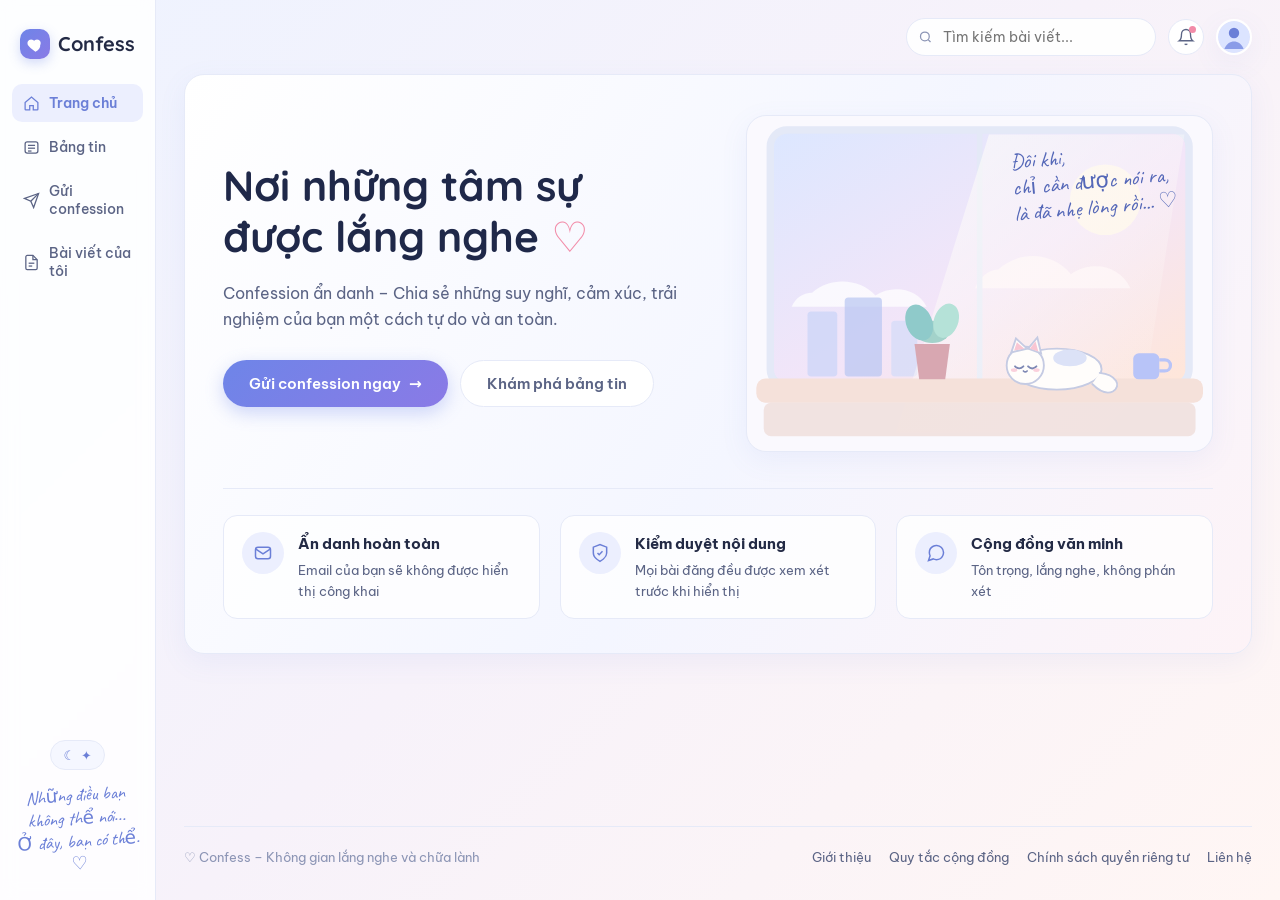
==== static/index.html @ 8fa6866b "Hoan thien he thong Confession an danh va trang quan tri" ====
<!DOCTYPE html>
<html lang="vi">
<head>
  <meta charset="UTF-8" />
  <meta name="viewport" content="width=device-width, initial-scale=1.0" />
  <title>Confess – Nơi những tâm sự được lắng nghe ♡</title>
  <!-- Google Fonts hỗ trợ đầy đủ tiếng Việt: Quicksand (Tiêu đề), Be Vietnam Pro (Nội dung), Caveat (Chữ viết tay) -->
  <link rel="preconnect" href="https://fonts.googleapis.com">
  <link rel="preconnect" href="https://fonts.gstatic.com" crossorigin>
  <link href="https://fonts.googleapis.com/css2?family=Be+Vietnam+Pro:ital,wght@0,400;0,500;0,600;0,700;1,400&family=Caveat:wght@600;700&family=Quicksand:wght@600;700&display=swap" rel="stylesheet">
  <!-- Đã sửa đường dẫn khớp với FastAPI /static -->
  <link rel="stylesheet" href="/static/style.css" />
</head>
<body>
  <div class="app-shell">
    <!-- ==================== SIDEBAR ĐIỀU HƯỚNG TRÁI ==================== -->
    <aside class="sidebar" id="sidebar" aria-label="Điều hướng chính">
      <div class="sidebar-top">
        <a href="#home" class="brand-logo" data-nav="home">
          <span class="brand-icon" aria-hidden="true">
            <svg viewBox="0 0 24 24" fill="none" stroke="currentColor" stroke-width="2.2">
              <path d="M12 21s-6.7-4.35-9.33-8.22C.8 10.02 2.13 6 5.86 6c2.12 0 3.41 1.21 4.14 2.24C10.73 7.21 12.02 6 14.14 6c3.73 0 5.06 4.02 3.19 6.78C18.7 16.65 12 21 12 21z" fill="currentColor"/>
            </svg>
          </span>
          <span class="brand-text">Confess</span>
        </a>

        <nav class="sidebar-nav">
          <button type="button" class="nav-item active" data-nav="home">
            <svg class="nav-icon" viewBox="0 0 24 24" fill="none" stroke="currentColor" stroke-width="1.8">
              <path d="M3 10.5L12 3l9 7.5V20a1 1 0 0 1-1 1h-5.5v-6h-5v6H4a1 1 0 0 1-1-1v-9.5z"/>
            </svg>
            <span>Trang chủ</span>
          </button>

          <button type="button" class="nav-item" data-nav="feed">
            <svg class="nav-icon" viewBox="0 0 24 24" fill="none" stroke="currentColor" stroke-width="1.8">
              <rect x="3" y="4" width="18" height="16" rx="3"/>
              <line x1="7" y1="9" x2="17" y2="9"/>
              <line x1="7" y1="13" x2="17" y2="13"/>
              <line x1="7" y1="17" x2="12" y2="17"/>
            </svg>
            <span>Bảng tin</span>
          </button>

          <button type="button" class="nav-item" data-nav="submit">
            <svg class="nav-icon" viewBox="0 0 24 24" fill="none" stroke="currentColor" stroke-width="1.8">
              <path d="M22 2L11 13"/>
              <path d="M22 2L15 22l-4-9-9-4 20-7z"/>
            </svg>
            <span>Gửi confession</span>
          </button>

          <button type="button" class="nav-item" data-nav="my-posts">
            <svg class="nav-icon" viewBox="0 0 24 24" fill="none" stroke="currentColor" stroke-width="1.8">
              <path d="M14 2H6a2 2 0 0 0-2 2v16a2 2 0 0 0 2 2h12a2 2 0 0 0 2-2V8z"/>
              <polyline points="14 2 14 8 20 8"/>
              <line x1="8" y1="13" x2="16" y2="13"/>
              <line x1="8" y1="17" x2="13" y2="17"/>
            </svg>
            <span>Bài viết của tôi</span>
          </button>
        </nav>
      </div>

      <div class="sidebar-bottom">
        <div class="cozy-badge" title="Chế độ dịu mắt Pastel">
          <span>☾</span>
          <span>✦</span>
        </div>
        <p class="sidebar-handwritten" id="sidebar-quote">
          Những điều bạn<br/>không thể nói...<br/>Ở đây, bạn có thể. ♡
        </p>
      </div>
    </aside>

    <!-- ==================== KHU VỰC NỘI DUNG CHÍNH ==================== -->
    <div class="main-wrapper">
      <!-- HEADER DÙNG CHUNG -->
      <header class="topbar">
        <button type="button" class="mobile-menu-btn" id="mobile-menu-btn" aria-label="Mở menu">
          <svg viewBox="0 0 24 24" fill="none" stroke="currentColor" stroke-width="2">
            <line x1="3" y1="6" x2="21" y2="6"/>
            <line x1="3" y1="12" x2="21" y2="12"/>
            <line x1="3" y1="18" x2="21" y2="18"/>
          </svg>
        </button>

        <div class="topbar-right">
          <form class="global-search" id="global-search-form" role="search">
            <svg class="search-icon" viewBox="0 0 24 24" fill="none" stroke="currentColor" stroke-width="2">
              <circle cx="11" cy="11" r="7"/>
              <line x1="20" y1="20" x2="16.2" y2="16.2"/>
            </svg>
            <input
              type="search"
              id="global-search-input"
              placeholder="Tìm kiếm bài viết..."
              aria-label="Tìm kiếm bài viết"
            />
          </form>

          <button type="button" class="icon-btn notification-btn" id="notification-btn" aria-label="Thông báo">
            <svg viewBox="0 0 24 24" fill="none" stroke="currentColor" stroke-width="1.8">
              <path d="M18 8A6 6 0 0 0 6 8c0 7-3 9-3 9h18s-3-2-3-9"/>
              <path d="M13.73 21a2 2 0 0 1-3.46 0"/>
            </svg>
            <span class="notif-dot" id="notif-dot"></span>
          </button>

          <button type="button" class="avatar-btn" id="user-avatar-btn" title="Người dùng ẩn danh">
            <svg viewBox="0 0 40 40" class="default-avatar-svg" aria-hidden="true">
              <circle cx="20" cy="20" r="20" fill="#DCE4FF"/>
              <circle cx="20" cy="15" r="6.5" fill="#6B7FD7"/>
              <path d="M8 35c2.2-6.5 7.2-9.5 12-9.5s9.8 3 12 9.5" fill="#8A9CE8"/>
            </svg>
          </button>
        </div>
      </header>

      <!-- THÔNG BÁO TOAST DÙNG CHUNG -->
      <div id="toast-container" class="toast-container" aria-live="polite"></div>

      <!-- ==================== MÀN HÌNH 1: TRANG CHỦ ==================== -->
      <main id="view-home" class="view-section active">
        <section class="hero-card">
          <div class="hero-grid">
            <div class="hero-content">
              <h1 class="hero-title">
                Nơi những tâm sự<br/>
                được lắng nghe <span class="heart-accent" aria-hidden="true">♡</span>
              </h1>
              <p class="hero-subtitle">
                Confession ẩn danh – Chia sẻ những suy nghĩ, cảm xúc, trải nghiệm của bạn một cách tự do và an toàn.
              </p>
              <div class="hero-actions">
                <button type="button" class="btn btn-primary btn-lg" data-nav="submit">
                  <span>Gửi confession ngay</span>
                  <span class="btn-arrow">→</span>
                </button>
                <button type="button" class="btn btn-ghost btn-lg" data-nav="feed">
                  Khám phá bảng tin
                </button>
              </div>
            </div>

            <div class="hero-illustration-wrap">
              <div class="window-scene">
                <p class="window-handwritten">
                  Đôi khi,<br/>chỉ cần được nói ra,<br/>là đã nhẹ lòng rồi... ♡
                </p>
                <svg viewBox="0 0 500 360" class="pastel-window-svg" role="img" aria-label="Minh họa chú mèo nằm bên cửa sổ ngập nắng chiều">
                  <defs>
                    <linearGradient id="skyGrad" x1="0%" y1="0%" x2="100%" y2="100%">
                      <stop offset="0%" stop-color="#DCE7FF"/>
                      <stop offset="55%" stop-color="#F3E5F8"/>
                      <stop offset="100%" stop-color="#FFE6D8"/>
                    </linearGradient>
                    <linearGradient id="sunRay" x1="0%" y1="0%" x2="100%" y2="100%">
                      <stop offset="0%" stop-color="#FFFDF9" stop-opacity="0.7"/>
                      <stop offset="100%" stop-color="#FFFDF9" stop-opacity="0"/>
                    </linearGradient>
                  </defs>
                  <rect x="25" y="15" width="450" height="275" rx="18" fill="url(#skyGrad)"/>
                  <circle cx="385" cy="90" r="38" fill="#FFF7E8" opacity="0.85"/>
                  <path d="M70 190c20-18 52-15 68 3 18-12 45-8 55 12h-145c4-9 12-15 22-15z" fill="#FFFFFF" opacity="0.75"/>
                  <path d="M270 165c24-22 60-18 78 5 22-15 52-10 64 15H245c5-11 14-20 25-20z" fill="#FFF5F8" opacity="0.8"/>
                  <rect x="65" y="210" width="32" height="70" rx="4" fill="#C9D4F8" opacity="0.7"/>
                  <rect x="105" y="195" width="40" height="85" rx="4" fill="#B8C6F2" opacity="0.7"/>
                  <rect x="155" y="220" width="28" height="60" rx="4" fill="#D5DCF9" opacity="0.75"/>
                  <rect x="25" y="15" width="450" height="275" rx="18" fill="none" stroke="#E4E9F7" stroke-width="8"/>
                  <line x1="250" y1="15" x2="250" y2="290" stroke="#E4E9F7" stroke-width="6"/>
                  <polygon points="260,20 470,20 420,340 160,340" fill="url(#sunRay)"/>
                  <rect x="10" y="282" width="480" height="26" rx="10" fill="#F5E1DA"/>
                  <rect x="18" y="308" width="464" height="36" rx="8" fill="#EBD2CB" opacity="0.55"/>
                  <path d="M180 245h38l-5 38h-28z" fill="#D8A7B1"/>
                  <ellipse cx="199" cy="232" rx="18" ry="12" fill="#A3D2CA"/>
                  <ellipse cx="185" cy="222" rx="14" ry="20" transform="rotate(-22 185 222)" fill="#8FCACA"/>
                  <ellipse cx="214" cy="220" rx="13" ry="19" transform="rotate(20 214 220)" fill="#B5E2D8"/>
                  <rect x="415" y="255" width="28" height="28" rx="6" fill="#B8C4F8"/>
                  <path d="M443 262h6a5 5 0 0 1 0 12h-6" fill="none" stroke="#B8C4F8" stroke-width="3.5"/>
                  <g transform="translate(275, 238)">
                    <ellipse cx="58" cy="34" rx="48" ry="22" fill="#FFFDFB" stroke="#C5CBE3" stroke-width="2"/>
                    <ellipse cx="72" cy="22" rx="18" ry="9" fill="#DCE2F7"/>
                    <circle cx="24" cy="30" r="20" fill="#FFFDFB" stroke="#C5CBE3" stroke-width="2"/>
                    <polygon points="9,16 14,1 26,12" fill="#FFFDFB" stroke="#C5CBE3" stroke-width="2"/>
                    <polygon points="12,14 15,5 23,12" fill="#F9C6D3"/>
                    <polygon points="27,12 37,0 41,17" fill="#FFFDFB" stroke="#C5CBE3" stroke-width="2"/>
                    <polygon points="29,12 35,4 38,15" fill="#F9C6D3"/>
                    <path d="M13 31c3 3 6 3 9 0" fill="none" stroke="#7E88B4" stroke-width="2" stroke-linecap="round"/>
                    <path d="M27 31c3 3 6 3 9 0" fill="none" stroke="#7E88B4" stroke-width="2" stroke-linecap="round"/>
                    <ellipse cx="12" cy="35" rx="3.5" ry="2" fill="#FAD0DC"/>
                    <ellipse cx="36" cy="35" rx="3.5" ry="2" fill="#FAD0DC"/>
                    <path d="M22 36q2 2 4 0" fill="none" stroke="#7E88B4" stroke-width="1.8" stroke-linecap="round"/>
                    <path d="M104 38c18 2 24 14 14 20-8 4-16-2-22-8" fill="#FFFDFB" stroke="#C5CBE3" stroke-width="2" stroke-linecap="round"/>
                  </g>
                </svg>
              </div>
            </div>
          </div>

          <div class="hero-features">
            <article class="feature-card">
              <div class="feature-icon">
                <svg viewBox="0 0 24 24" fill="none" stroke="currentColor" stroke-width="1.8">
                  <rect x="3" y="5" width="18" height="14" rx="3"/>
                  <polyline points="3 7 12 13 21 7"/>
                </svg>
              </div>
              <div class="feature-info">
                <h3>Ẩn danh hoàn toàn</h3>
                <p>Email của bạn sẽ không được hiển thị công khai</p>
              </div>
            </article>

            <article class="feature-card">
              <div class="feature-icon">
                <svg viewBox="0 0 24 24" fill="none" stroke="currentColor" stroke-width="1.8">
                  <path d="M12 22s8-4 8-10V5l-8-3-8 3v7c0 6 8 10 8 10z"/>
                  <polyline points="9 12 11 14 15 10"/>
                </svg>
              </div>
              <div class="feature-info">
                <h3>Kiểm duyệt nội dung</h3>
                <p>Mọi bài đăng đều được xem xét trước khi hiển thị</p>
              </div>
            </article>

            <article class="feature-card">
              <div class="feature-icon">
                <svg viewBox="0 0 24 24" fill="none" stroke="currentColor" stroke-width="1.8">
                  <path d="M21 11.5a8.38 8.38 0 0 1-.9 3.8 8.5 8.5 0 0 1-7.6 4.7 8.38 8.38 0 0 1-3.8-.9L3 21l1.9-5.7a8.38 8.38 0 0 1-.9-3.8 8.5 8.5 0 0 1 4.7-7.6 8.38 8.38 0 0 1 3.8-.9h.5a8.48 8.48 0 0 1 8 8v.5z"/>
                </svg>
              </div>
              <div class="feature-info">
                <h3>Cộng đồng văn minh</h3>
                <p>Tôn trọng, lắng nghe, không phán xét</p>
              </div>
            </article>
          </div>
        </section>
      </main>

      <!-- ==================== MÀN HÌNH 2: BẢNG TIN CONFESSION ==================== -->
      <main id="view-feed" class="view-section">
        <div class="feed-layout">
          <section class="feed-main">
            <div class="section-header-row">
              <div>
                <h1 class="page-title">Bảng tin confession</h1>
                <p class="page-subtitle">
                  Những tâm sự đã được duyệt và công khai. Bạn có thể thả cảm xúc, bình luận để chia sẻ và lan tỏa sự đồng cảm.
                </p>
              </div>
              <div class="sort-wrapper">
                <label for="feed-sort-select" class="sr-only">Sắp xếp theo</label>
                <select id="feed-sort-select" class="pastel-select">
                  <option value="newest">Mới nhất</option>
                  <option value="popular">Nổi bật</option>
                </select>
              </div>
            </div>

            <div class="category-pills" id="category-pills" role="tablist" aria-label="Bộ lọc danh mục">
              <button type="button" class="pill-btn active" data-category="all">Tất cả</button>
              <button type="button" class="pill-btn" data-category="Tình yêu">Tình yêu</button>
              <button type="button" class="pill-btn" data-category="Học tập">Học tập</button>
              <button type="button" class="pill-btn" data-category="Cuộc sống">Cuộc sống</button>
              <button type="button" class="pill-btn" data-category="Tâm sự">Tâm sự</button>
              <button type="button" class="pill-btn" data-category="Khác">Khác</button>
            </div>

            <div id="feed-loading" class="state-box hidden">
              <div class="spinner"></div>
              <p>Đang tải những lời tâm sự...</p>
            </div>

            <div id="confession-list" class="confession-list"></div>

            <div id="feed-empty" class="state-box hidden">
              <p class="empty-title">Chưa có bài viết nào phù hợp ♡</p>
              <p class="empty-desc">Hãy là người đầu tiên chia sẻ câu chuyện của bạn trong danh mục này nhé.</p>
              <button type="button" class="btn btn-primary" data-nav="submit">Gửi confession ngay →</button>
            </div>
          </section>

          <aside class="feed-sidebar">
            <div class="positivity-card">
              <p class="positivity-handwritten">
                Mỗi câu chuyện<br/>đều có giá trị<br/>riêng của nó ! ♡
              </p>
              <div class="positivity-flowers" aria-hidden="true">✿ ❀ ❁</div>
            </div>

            <div class="side-card">
              <h2 class="side-card-title">Danh mục nổi bật</h2>
              <ul class="category-stats-list" id="sidebar-category-stats"></ul>
            </div>

            <div class="side-card">
              <h2 class="side-card-title">Bài viết gần đây</h2>
              <div class="mini-post-list" id="sidebar-recent-posts"></div>
            </aside>
        </div>
      </main>

      <!-- ==================== MÀN HÌNH 3: GỬI CONFESSION (3 BƯỚC) ==================== -->
      <main id="view-submit" class="view-section">
        <div class="submit-container">
          <header class="submit-header">
            <h1 class="page-title">Tạo confession mới</h1>
            <p class="page-subtitle">Hãy chia sẻ suy nghĩ của bạn. Chúng tôi sẽ giúp bạn giữ bí mật.</p>
          </header>

          <div class="stepper" aria-label="Quy trình gửi confession">
            <div class="step-item active" data-step-indicator="1">
              <span class="step-badge">1</span>
              <span class="step-label">Nhập Email</span>
            </div>
            <span class="step-arrow" aria-hidden="true">→</span>
            <div class="step-item" data-step-indicator="2">
              <span class="step-badge">2</span>
              <span class="step-label">Xác nhận mã</span>
            </div>
            <span class="step-arrow" aria-hidden="true">→</span>
            <div class="step-item" data-step-indicator="3">
              <span class="step-badge">3</span>
              <span class="step-label">Viết tâm sự</span>
            </div>
          </div>

          <!-- BƯỚC 1: NHẬP EMAIL -->
          <section id="step-1-panel" class="step-panel active">
            <div class="step-card">
              <div class="step-card-grid">
                <div class="step-form-col">
                  <div class="step-title-row">
                    <span class="step-icon-box">✉</span>
                    <div>
                      <h2>Nhập địa chỉ Email của bạn</h2>
                      <p class="step-desc">
                        Email chỉ dùng để xác nhận, không hiển thị công khai (hệ thống chỉ lưu mã băm, tuyệt đối không tiết lộ).
                      </p>
                    </div>
                  </div>

                  <form id="email-step-form" novalidate>
                    <div class="form-group">
                      <label for="verify-email-input" class="sr-only">Địa chỉ Email</label>
                      <input
                        type="email"
                        id="verify-email-input"
                        class="pastel-input"
                        placeholder="Nhập email của bạn (ví dụ: example@gmail.com)"
                        required
                        autocomplete="email"
                      />
                      <p id="email-error-msg" class="field-error hidden"></p>
                    </div>

                    <button type="submit" class="btn btn-primary" id="send-otp-btn">
                      Gửi mã xác nhận
                    </button>
                  </form>
                </div>

                <div class="privacy-guarantee-card">
                  <div class="privacy-title">
                    <span class="lock-badge" aria-hidden="true">🔒</span>
                    <strong>Bảo mật tuyệt đối</strong>
                  </div>
                  <p>
                    Email của bạn sẽ được mã hóa và không hiển thị công khai. Chỉ dùng để xác minh và liên hệ khi cần thiết.
                  </p>
                </div>
              </div>

              <div class="important-notes-box">
                <div class="notes-text">
                  <h3>Những lưu ý quan trọng</h3>
                  <ul>
                    <li>Mỗi email chỉ được gửi số lượng confession giới hạn theo quy định để chống spam.</li>
                    <li>Nội dung vi phạm quy định cộng đồng sẽ bị từ chối.</li>
                    <li>Vui lòng không chia sẻ thông tin cá nhân nhạy cảm của bạn hoặc người khác.</li>
                  </ul>
                </div>
                <div class="notes-handwritten">
                  ♡<br/>Cảm ơn bạn<br/>đã tin tưởng!
                </div>
              </div>
            </div>
          </section>

          <!-- BƯỚC 2: XÁC NHẬN MÃ OTP -->
          <section id="step-2-panel" class="step-panel hidden">
            <div class="step-card">
              <div class="step-title-row spread">
                <div class="step-title-left">
                  <span class="step-icon-box">✉</span>
                  <div>
                    <h2>Nhập mã xác nhận</h2>
                    <p class="step-desc">
                      Mã xác nhận đã được gửi đến email của bạn.<br/>
                      Vui lòng kiểm tra hộp thư (có thể vào mục Spam).
                    </p>
                  </div>
                </div>
                <span class="paper-plane-doodle" aria-hidden="true">✈</span>
              </div>

              <form id="otp-step-form" novalidate>
                <div class="otp-inputs-row" id="otp-inputs-container" role="group" aria-label="Mã xác nhận 6 chữ số">
                  <input type="text" inputmode="numeric" maxlength="1" class="otp-box" data-otp-index="0" aria-label="Chữ số 1" />
                  <input type="text" inputmode="numeric" maxlength="1" class="otp-box" data-otp-index="1" aria-label="Chữ số 2" />
                  <input type="text" inputmode="numeric" maxlength="1" class="otp-box" data-otp-index="2" aria-label="Chữ số 3" />
                  <input type="text" inputmode="numeric" maxlength="1" class="otp-box" data-otp-index="3" aria-label="Chữ số 4" />
                  <input type="text" inputmode="numeric" maxlength="1" class="otp-box" data-otp-index="4" aria-label="Chữ số 5" />
                  <input type="text" inputmode="numeric" maxlength="1" class="otp-box" data-otp-index="5" aria-label="Chữ số 6" />
                </div>
                <p id="otp-error-msg" class="field-error hidden"></p>

                <div class="otp-meta-row">
                  <button type="button" class="link-btn" id="resend-otp-btn" disabled>
                    Gửi lại mã (<span id="otp-timer">60</span>s)
                  </button>
                </div>

                <div class="step-actions-row">
                  <button type="button" class="btn btn-ghost" id="back-to-step-1-btn">
                    ← Quay lại
                  </button>
                  <button type="submit" class="btn btn-primary" id="verify-otp-btn">
                    Xác nhận và tiếp tục →
                  </button>
                </div>
              </form>
            </div>

            <div class="moderation-notice-banner">
              <span class="notice-icon">ℹ</span>
              <p>Bài viết của bạn sẽ được kiểm duyệt trước khi hiển thị. Vui lòng kiên nhẫn chờ đợi nhé! ♡</p>
            </div>
          </section>

          <!-- BƯỚC 3: VIẾT TÂM SỰ -->
          <section id="step-3-panel" class="step-panel hidden">
            <div class="step-card">
              <div class="step-title-row spread">
                <div>
                  <h2 id="compose-form-heading">Viết tâm sự của bạn</h2>
                  <p class="step-desc">Bạn có thể lưu bản nháp bất cứ lúc nào trước khi chính thức gửi duyệt.</p>
                </div>
                <span class="draft-status-badge" id="draft-status-badge">Đã sẵn sàng lưu nháp</span>
              </div>

              <form id="confession-compose-form" novalidate>
                <input type="hidden" id="editing-confession-id" value="" />

                <div class="form-row-two">
                  <div class="form-group">
                    <label for="confession-category" class="form-label">Danh mục tâm sự</label>
                    <select id="confession-category" class="pastel-input" required>
                      <option value="Tâm sự">Tâm sự</option>
                      <option value="Tình yêu">Tình yêu</option>
                      <option value="Học tập">Học tập</option>
                      <option value="Cuộc sống">Cuộc sống</option>
                      <option value="Khác">Khác</option>
                    </select>
                  </div>

                  <div class="form-group">
                    <label for="confession-title" class="form-label">Tiêu đề confession</label>
                    <input
                      type="text"
                      id="confession-title"
                      class="pastel-input"
                      placeholder="Ví dụ: Mình thật sự rất mệt..."
                      maxlength="120"
                      required
                    />
                  </div>
                </div>

                <div class="form-group">
                  <div class="label-with-counter">
                    <label for="confession-content" class="form-label">Nội dung tâm sự (20 – 3000 ký tự)</label>
                    <span id="char-counter" class="char-counter">0 / 3000 ký tự</span>
                  </div>
                  <textarea
                    id="confession-content"
                    class="pastel-textarea"
                    rows="8"
                    minlength="20"
                    maxlength="3000"
                    placeholder="Hãy viết ra những điều đang chất chứa trong lòng bạn..."
                    required
                  ></textarea>
                  <p id="compose-error-msg" class="field-error hidden"></p>
                </div>

                <div class="community-policy-box">
                  <strong>Quy tắc cộng đồng & Chính sách kiểm duyệt:</strong>
                  <span>Bài viết không sử dụng ngôn từ kích động, xúc phạm hoặc tiết lộ thông tin định danh cá nhân. Sau khi gửi, bài viết sẽ ở trạng thái <em>“Đang chờ duyệt”</em> cho đến khi quản trị viên phê duyệt.</span>
                </div>

                <div class="compose-actions-bar">
                  <button type="button" class="btn btn-secondary" id="save-draft-btn">
                    Lưu bản nháp
                  </button>
                  <div class="compose-actions-right">
                    <button type="button" class="btn btn-ghost" id="preview-confession-btn">
                      Xem trước
                    </button>
                    <button type="submit" class="btn btn-primary" id="submit-confession-btn">
                      Gửi confession →
                    </button>
                  </div>
                </div>
              </form>

              <div id="post-submit-status-box" class="pending-status-card hidden">
                <div class="pending-badge">⏳ Trạng thái: Đang chờ duyệt</div>
                <h3>Cảm ơn bạn đã gửi lời tâm sự! ♡</h3>
                <p>
                  Bài viết của bạn đang được đội ngũ quản trị viên xem xét để đảm bảo an toàn cho cộng đồng và chưa xuất hiện công khai cho đến khi được duyệt. Bạn có thể theo dõi hoặc chỉnh sửa bài viết trong mục <strong>Bài viết của tôi</strong>.
                </p>
                <div class="pending-actions">
                  <button type="button" class="btn btn-secondary" data-nav="my-posts">Xem Bài viết của tôi</button>
                  <button type="button" class="btn btn-primary" data-nav="feed">Về Bảng tin</button>
                </div>
              </div>
            </div>
          </section>
        </div>
      </main>

      <!-- ==================== MÀN HÌNH 4: CHI TIẾT CONFESSION & BÌNH LUẬN ==================== -->
      <main id="view-detail" class="view-section">
        <div class="detail-top-nav">
          <button type="button" class="back-btn" id="detail-back-btn">
            ← Quay lại
          </button>
        </div>

        <div class="detail-layout">
          <div class="detail-main">
            <article class="detail-article-card" id="detail-article-card"></article>

            <section class="comments-card" aria-label="Bình luận">
              <h2 class="comments-heading">Bình luận</h2>

              <form id="comment-form" class="comment-form">
                <input
                  type="text"
                  id="comment-input"
                  class="pastel-input"
                  placeholder="Viết bình luận chia sẻ sự đồng cảm..."
                  maxlength="800"
                  required
                />
                <button type="submit" class="btn btn-primary">♡ Gửi</button>
              </form>

              <div id="comments-list" class="comments-list"></div>
            </section>
          </div>

          <aside class="detail-sidebar">
            <div class="side-card">
              <div id="detail-status-banner" class="status-pill approved">
                ✓ Bài viết này đã được duyệt và công khai.
              </div>

              <div id="owner-actions-group" class="owner-actions-group hidden">
                <button type="button" class="owner-action-btn" id="detail-edit-btn">
                  ✎ Sửa bài
                </button>
                <button type="button" class="owner-action-btn danger" id="detail-delete-btn">
                  🗑 Xoá bài
                </button>
              </div>

              <div class="share-box">
                <h3 class="side-subtitle">Chia sẻ</h3>
                <div class="share-buttons">
                  <button type="button" class="share-circle-btn" id="copy-link-btn" title="Sao chép liên kết">🔗</button>
                  <button type="button" class="share-circle-btn" data-share="facebook" title="Chia sẻ Facebook">f</button>
                  <button type="button" class="share-circle-btn" data-share="twitter" title="Chia sẻ X">𝕏</button>
                </div>
              </div>
            </div>

            <div class="side-card">
              <h3 class="side-card-title">Có thể bạn sẽ thích</h3>
              <div id="related-confessions-list" class="mini-post-list"></div>
            </div>
          </aside>
        </div>
      </main>

      <!-- ==================== MÀN HÌNH PHỤ: BÀI VIẾT CỦA TÔI & BẢN NHÁP ==================== -->
      <main id="view-my-posts" class="view-section">
        <div class="section-header-row">
          <div>
            <h1 class="page-title">Bài viết của tôi</h1>
            <p class="page-subtitle">Quản lý bản nháp trên thiết bị, bài viết đang chờ duyệt và các tâm sự bạn đã gửi.</p>
          </div>
          <button type="button" class="btn btn-primary" data-nav="submit">+ Tạo confession mới</button>
        </div>

        <div id="my-posts-list" class="confession-list"></div>
      </main>

      <!-- FOOTER DÙNG CHUNG -->
      <footer class="site-footer">
        <div class="footer-brand">♡ Confess – Không gian lắng nghe và chữa lành</div>
        <nav class="footer-links" aria-label="Liên kết chân trang">
          <a href="#about" data-footer-modal="about">Giới thiệu</a>
          <a href="#rules" data-footer-modal="rules">Quy tắc cộng đồng</a>
          <a href="#privacy" data-footer-modal="privacy">Chính sách quyền riêng tư</a>
          <a href="#contact" data-footer-modal="contact">Liên hệ</a>
        </nav>
      </footer>
    </div>
  </div>

  <!-- MODAL XEM TRƯỚC BÀI VIẾT -->
  <div id="preview-modal" class="modal-backdrop hidden" role="dialog" aria-modal="true" aria-labelledby="preview-modal-title">
    <div class="modal-card">
      <div class="modal-header">
        <h3 id="preview-modal-title">Xem trước Confession</h3>
        <button type="button" class="close-modal-btn" id="close-preview-modal">✕</button>
      </div>
      <div id="preview-modal-body" class="modal-body"></div>
    </div>
  </div>

  <!-- Đã sửa đường dẫn khớp với FastAPI /static -->
  <script src="/static/app.js"></script>
</body>
</html>
---- static/style.css ----
/* ==========================================================================
   CONFESS - SOFT PASTEL UI DESIGN SYSTEM (FULL VERSION)
   ========================================================================== */
:root {
  --bg-cream: #FAF8FC;
  --bg-gradient: linear-gradient(135deg, #EEF3FF 0%, #F7F2FA 50%, #FFF6F4 100%);
  --surface-white: #FFFFFF;
  --surface-soft: #F5F7FF;
  --surface-lavender: #ECEFFE;
  --surface-pink: #FFF0F5;

  --primary-color: #6B7FD7;
  --primary-pastel: #6B7FD7;
  --primary-hover: #586CC5;
  --primary-gradient: linear-gradient(135deg, #6E85E8 0%, #8A7AE6 100%);

  --text-main: #232A45;
  --text-secondary: #5B6485;
  --text-muted: #8C95B5;
  --accent-pink: #F28BA8;
  --status-green-bg: #EBF9F1;
  --status-green-text: #2D8A56;
  --status-amber-bg: #FFF6E5;
  --status-amber-text: #B7791F;
  --danger-text: #E05A6D;

  --border-pastel: #E6EAF8;
  --shadow-soft: 0 8px 28px rgba(107, 127, 215, 0.08);
  --shadow-hover: 0 12px 32px rgba(107, 127, 215, 0.14);

  --radius-sm: 10px;
  --radius-md: 14px;
  --radius-lg: 20px;
  --radius-pill: 999px;

  --sidebar-width: 156px;
  --font-heading: 'Quicksand', 'Be Vietnam Pro', sans-serif;
  --font-body: 'Be Vietnam Pro', system-ui, -apple-system, sans-serif;
  --font-handwritten: 'Caveat', cursive;
}

* {
  box-sizing: border-box;
  margin: 0;
  padding: 0;
}

body {
  font-family: var(--font-body);
  background: var(--bg-gradient);
  color: var(--text-main);
  min-height: 100vh;
  line-height: 1.6;
  -webkit-font-smoothing: antialiased;
}

.sr-only {
  position: absolute;
  width: 1px;
  height: 1px;
  overflow: hidden;
  clip: rect(0, 0, 0, 0);
}

.hidden {
  display: none !important;
}

/* ==================== BỐ CỤC TỔNG THỂ ==================== */
.app-shell {
  display: flex;
  min-height: 100vh;
  max-width: 1440px;
  margin: 0 auto;
}

/* ==================== SIDEBAR TRÁI (156px) ==================== */
.sidebar {
  width: var(--sidebar-width);
  flex-shrink: 0;
  background: rgba(255, 255, 255, 0.86);
  backdrop-filter: blur(8px);
  border-right: 1px solid var(--border-pastel);
  padding: 24px 12px;
  display: flex;
  flex-direction: column;
  justify-content: space-between;
  position: sticky;
  top: 0;
  height: 100vh;
  z-index: 30;
}

.brand-logo {
  display: flex;
  align-items: center;
  gap: 8px;
  text-decoration: none;
  padding: 4px 8px 24px;
}

.brand-icon {
  width: 30px;
  height: 30px;
  border-radius: 10px;
  background: var(--primary-gradient);
  color: #FFFFFF;
  display: inline-flex;
  align-items: center;
  justify-content: center;
  box-shadow: 0 4px 12px rgba(110, 133, 232, 0.3);
}

.brand-icon svg {
  width: 17px;
  height: 17px;
}

.brand-text {
  font-family: var(--font-heading);
  font-size: 1.25rem;
  font-weight: 700;
  color: var(--text-main);
}

.sidebar-nav {
  display: flex;
  flex-direction: column;
  gap: 6px;
}

.nav-item {
  width: 100%;
  border: none;
  background: transparent;
  color: var(--text-secondary);
  font-family: var(--font-body);
  font-size: 0.86rem;
  font-weight: 500;
  padding: 10px 11px;
  border-radius: var(--radius-sm);
  display: flex;
  align-items: center;
  gap: 9px;
  cursor: pointer;
  transition: all 0.2s ease;
  text-align: left;
}

.nav-item:hover {
  background: var(--surface-soft);
  color: var(--primary-pastel);
}

.nav-item.active {
  background: var(--surface-lavender);
  color: var(--primary-pastel);
  font-weight: 600;
}

.nav-icon {
  width: 17px;
  height: 17px;
  flex-shrink: 0;
}

.sidebar-bottom {
  text-align: center;
  padding-top: 16px;
}

.cozy-badge {
  display: inline-flex;
  align-items: center;
  gap: 6px;
  background: var(--surface-soft);
  border: 1px solid var(--border-pastel);
  padding: 4px 12px;
  border-radius: var(--radius-pill);
  color: var(--primary-pastel);
  font-size: 0.8rem;
  margin-bottom: 14px;
}

.sidebar-handwritten {
  font-family: var(--font-handwritten);
  font-size: 1.15rem;
  line-height: 1.25;
  color: var(--primary-pastel);
  transform: rotate(-4deg);
}

/* ==================== TOPBAR HEADER ==================== */
.main-wrapper {
  flex: 1;
  min-width: 0;
  display: flex;
  flex-direction: column;
  padding: 18px 28px 32px;
}

.topbar {
  display: flex;
  align-items: center;
  justify-content: flex-end;
  gap: 14px;
  margin-bottom: 18px;
}

.mobile-menu-btn {
  display: none;
  background: var(--surface-white);
  border: 1px solid var(--border-pastel);
  border-radius: var(--radius-sm);
  padding: 8px;
  color: var(--text-main);
  cursor: pointer;
}

.topbar-right {
  display: flex;
  align-items: center;
  gap: 12px;
}

.global-search {
  position: relative;
  width: 250px;
}

.global-search input {
  width: 100%;
  padding: 9px 14px 9px 36px;
  border-radius: var(--radius-pill);
  border: 1px solid var(--border-pastel);
  background: rgba(255, 255, 255, 0.9);
  font-family: var(--font-body);
  font-size: 0.85rem;
  color: var(--text-main);
  outline: none;
  transition: border-color 0.2s, box-shadow 0.2s;
}

.global-search input:focus {
  border-color: var(--primary-pastel);
  box-shadow: 0 0 0 3px rgba(107, 127, 215, 0.15);
}

.search-icon {
  position: absolute;
  left: 12px;
  top: 50%;
  transform: translateY(-50%);
  width: 15px;
  height: 15px;
  color: var(--text-muted);
}

.icon-btn {
  position: relative;
  width: 36px;
  height: 36px;
  border-radius: 50%;
  border: 1px solid var(--border-pastel);
  background: var(--surface-white);
  color: var(--text-secondary);
  display: inline-flex;
  align-items: center;
  justify-content: center;
  cursor: pointer;
}

.icon-btn svg {
  width: 18px;
  height: 18px;
}

.notif-dot {
  position: absolute;
  top: 6px;
  right: 7px;
  width: 7px;
  height: 7px;
  border-radius: 50%;
  background: var(--accent-pink);
}

.avatar-btn {
  border: 2px solid #FFFFFF;
  border-radius: 50%;
  width: 36px;
  height: 36px;
  overflow: hidden;
  cursor: pointer;
  box-shadow: var(--shadow-soft);
  background: transparent;
}

.default-avatar-svg {
  width: 100%;
  height: 100%;
}

/* ==================== VIEW SECTIONS & BUTTONS ==================== */
.view-section {
  display: none;
  flex: 1;
  animation: fadeIn 0.25s ease;
}

.view-section.active {
  display: block;
}

@keyframes fadeIn {
  from { opacity: 0; transform: translateY(6px); }
  to { opacity: 1; transform: translateY(0); }
}

.btn {
  display: inline-flex;
  align-items: center;
  justify-content: center;
  gap: 8px;
  font-family: var(--font-body);
  font-size: 0.9rem;
  font-weight: 600;
  padding: 10px 20px;
  border-radius: var(--radius-md);
  border: none;
  cursor: pointer;
  transition: transform 0.18s ease, box-shadow 0.18s ease, background 0.2s;
}

.btn:hover:not(:disabled) {
  transform: translateY(-1px);
}

.btn:disabled {
  opacity: 0.6;
  cursor: not-allowed;
}

.btn-primary {
  background: var(--primary-gradient);
  color: #FFFFFF;
  box-shadow: 0 6px 18px rgba(110, 133, 232, 0.32);
}

.btn-primary:hover:not(:disabled) {
  box-shadow: 0 8px 22px rgba(110, 133, 232, 0.45);
}

.btn-secondary {
  background: var(--surface-lavender);
  color: var(--primary-pastel);
}

.btn-ghost {
  background: var(--surface-white);
  color: var(--text-secondary);
  border: 1px solid var(--border-pastel);
}

.btn-lg {
  padding: 13px 26px;
  border-radius: var(--radius-pill);
  font-size: 0.96rem;
}

/* ==================== MÀN HÌNH 1: HERO TRANG CHỦ ==================== */
.hero-card {
  background: linear-gradient(125deg, #FFFFFF 0%, #F4F6FF 55%, #FDF3F7 100%);
  border: 1px solid var(--border-pastel);
  border-radius: var(--radius-lg);
  padding: 40px 38px 34px;
  box-shadow: var(--shadow-soft);
}

.hero-grid {
  display: grid;
  grid-template-columns: 1.05fr 1fr;
  gap: 32px;
  align-items: center;
}

.hero-title {
  font-family: var(--font-heading);
  font-size: 2.65rem;
  line-height: 1.22;
  color: #1F2849;
  margin-bottom: 18px;
}

.heart-accent {
  color: var(--accent-pink);
  font-weight: 400;
}

.hero-subtitle {
  font-size: 1rem;
  color: var(--text-secondary);
  max-width: 470px;
  margin-bottom: 28px;
}

.hero-actions {
  display: flex;
  flex-wrap: wrap;
  gap: 12px;
}

.window-scene {
  position: relative;
  border-radius: var(--radius-lg);
  overflow: hidden;
  background: #FAF9FE;
  border: 1px solid var(--border-pastel);
  box-shadow: var(--shadow-soft);
}

.pastel-window-svg {
  width: 100%;
  height: auto;
  display: block;
}

.window-handwritten {
  position: absolute;
  top: 26px;
  right: 36px;
  font-family: var(--font-handwritten);
  font-size: 1.35rem;
  line-height: 1.2;
  color: #5568B8;
  transform: rotate(-5deg);
  pointer-events: none;
}

.hero-features {
  margin-top: 36px;
  padding-top: 26px;
  border-top: 1px solid var(--border-pastel);
  display: grid;
  grid-template-columns: repeat(3, 1fr);
  gap: 20px;
}

.feature-card {
  display: flex;
  align-items: flex-start;
  gap: 14px;
  background: rgba(255, 255, 255, 0.78);
  padding: 16px 18px;
  border-radius: var(--radius-md);
  border: 1px solid var(--border-pastel);
}

.feature-icon {
  width: 42px;
  height: 42px;
  border-radius: 50%;
  background: var(--surface-lavender);
  color: var(--primary-pastel);
  display: flex;
  align-items: center;
  justify-content: center;
  flex-shrink: 0;
}

.feature-icon svg {
  width: 20px;
  height: 20px;
}

.feature-info h3 {
  font-size: 0.95rem;
  font-weight: 700;
  margin-bottom: 4px;
}

.feature-info p {
  font-size: 0.82rem;
  color: var(--text-secondary);
}

/* ==================== MÀN HÌNH 2: BẢNG TIN CONFESSION ==================== */
.feed-layout {
  display: grid;
  grid-template-columns: 1fr 290px;
  gap: 24px;
  align-items: start;
}

.section-header-row {
  display: flex;
  align-items: flex-end;
  justify-content: space-between;
  gap: 16px;
  margin-bottom: 18px;
}

.page-title {
  font-family: var(--font-heading);
  font-size: 1.65rem;
  font-weight: 700;
  color: var(--text-main);
}

.page-subtitle {
  font-size: 0.88rem;
  color: var(--text-secondary);
  margin-top: 4px;
}

.pastel-select {
  padding: 8px 16px;
  border-radius: var(--radius-md);
  border: 1px solid var(--border-pastel);
  background: var(--surface-white);
  font-family: var(--font-body);
  font-size: 0.85rem;
  color: var(--text-main);
  cursor: pointer;
}

.category-pills {
  display: flex;
  flex-wrap: wrap;
  gap: 8px;
  margin-bottom: 20px;
}

.pill-btn {
  padding: 7px 16px;
  border-radius: var(--radius-pill);
  border: 1px solid var(--border-pastel);
  background: var(--surface-white);
  color: var(--text-secondary);
  font-family: var(--font-body);
  font-size: 0.84rem;
  font-weight: 500;
  cursor: pointer;
  transition: all 0.18s ease;
}

.pill-btn:hover {
  border-color: var(--primary-pastel);
  color: var(--primary-pastel);
}

.pill-btn.active {
  background: var(--primary-gradient);
  color: #FFFFFF;
  border-color: transparent;
  box-shadow: 0 4px 12px rgba(107, 127, 215, 0.28);
}

.confession-list {
  display: flex;
  flex-direction: column;
  gap: 16px;
}

.confession-card {
  background: var(--surface-white);
  border: 1px solid var(--border-pastel);
  border-radius: var(--radius-lg);
  padding: 18px;
  display: flex;
  gap: 18px;
  box-shadow: var(--shadow-soft);
  transition: transform 0.2s ease, box-shadow 0.2s ease;
  cursor: pointer;
}

.confession-card:hover {
  transform: translateY(-2px);
  box-shadow: var(--shadow-hover);
}

.card-thumb {
  width: 96px;
  height: 96px;
  border-radius: var(--radius-md);
  flex-shrink: 0;
  overflow: hidden;
  background: var(--surface-lavender);
  display: flex;
  align-items: center;
  justify-content: center;
}

.card-body {
  flex: 1;
  min-width: 0;
}

.card-top-meta {
  display: flex;
  align-items: center;
  justify-content: space-between;
  margin-bottom: 6px;
}

.category-badge {
  display: inline-block;
  padding: 3px 11px;
  border-radius: var(--radius-pill);
  font-size: 0.75rem;
  font-weight: 600;
  background: var(--surface-lavender);
  color: var(--primary-pastel);
}

.category-badge[data-cat="Tình yêu"] {
  background: #FFEAF1;
  color: #D96B90;
}

.category-badge[data-cat="Học tập"] {
  background: #E8F3FF;
  color: #4A80C8;
}

.category-badge[data-cat="Cuộc sống"] {
  background: #EAFBF3;
  color: #3B9B74;
}

.card-title {
  font-family: var(--font-heading);
  font-size: 1.12rem;
  font-weight: 700;
  color: var(--text-main);
  margin-bottom: 6px;
}

.card-excerpt {
  font-size: 0.88rem;
  color: var(--text-secondary);
  display: -webkit-box;
  -webkit-line-clamp: 2;
  line-clamp: 2;
  -webkit-box-orient: vertical;
  overflow: hidden;
  margin-bottom: 12px;
}

.card-footer {
  display: flex;
  align-items: center;
  justify-content: space-between;
  font-size: 0.8rem;
  color: var(--text-muted);
}

.card-interactions {
  display: flex;
  align-items: center;
  gap: 14px;
}

.interaction-btn {
  border: none;
  background: transparent;
  color: var(--text-secondary);
  font-size: 0.82rem;
  display: inline-flex;
  align-items: center;
  gap: 5px;
  cursor: pointer;
}

.interaction-btn.liked {
  color: var(--accent-pink);
  font-weight: 600;
}

/* Sidebar phải của Bảng tin */
.feed-sidebar {
  display: flex;
  flex-direction: column;
  gap: 18px;
}

.positivity-card {
  background: linear-gradient(135deg, #E6ECFF 0%, #F9E7F2 100%);
  border: 1px solid var(--border-pastel);
  border-radius: var(--radius-lg);
  padding: 22px 20px;
  text-align: center;
  box-shadow: var(--shadow-soft);
}

.positivity-handwritten {
  font-family: var(--font-handwritten);
  font-size: 1.45rem;
  line-height: 1.25;
  color: #4658A8;
}

.positivity-flowers {
  margin-top: 8px;
  color: var(--accent-pink);
  letter-spacing: 6px;
}

.side-card {
  background: var(--surface-white);
  border: 1px solid var(--border-pastel);
  border-radius: var(--radius-lg);
  padding: 18px;
  box-shadow: var(--shadow-soft);
}

.side-card-title {
  font-family: var(--font-heading);
  font-size: 1rem;
  font-weight: 700;
  margin-bottom: 14px;
}

.category-stats-list {
  list-style: none;
  display: flex;
  flex-direction: column;
  gap: 8px;
}

.category-stats-item {
  display: flex;
  align-items: center;
  justify-content: space-between;
  padding: 7px 10px;
  border-radius: var(--radius-sm);
  font-size: 0.85rem;
  color: var(--text-secondary);
  cursor: pointer;
  transition: background 0.15s;
}

.category-stats-item:hover {
  background: var(--surface-soft);
  color: var(--primary-pastel);
}

.mini-post-list {
  display: flex;
  flex-direction: column;
  gap: 12px;
}

.mini-post-item {
  display: flex;
  align-items: center;
  gap: 10px;
  cursor: pointer;
}

.mini-post-thumb {
  width: 44px;
  height: 44px;
  border-radius: var(--radius-sm);
  background: var(--surface-lavender);
  flex-shrink: 0;
  overflow: hidden;
}

.mini-post-info h4 {
  font-size: 0.84rem;
  font-weight: 600;
  color: var(--text-main);
  line-height: 1.3;
}

.mini-post-info span {
  font-size: 0.75rem;
  color: var(--text-muted);
}

/* ==================== MÀN HÌNH 3: GỬI CONFESSION 3 BƯỚC ==================== */
.submit-container {
  max-width: 780px;
  margin: 0 auto;
}

.submit-header {
  margin-bottom: 18px;
}

.stepper {
  background: var(--surface-white);
  border: 1px solid var(--border-pastel);
  border-radius: var(--radius-lg);
  padding: 14px 24px;
  display: flex;
  align-items: center;
  justify-content: space-between;
  margin-bottom: 22px;
  box-shadow: var(--shadow-soft);
}

.step-item {
  display: flex;
  align-items: center;
  gap: 10px;
  color: var(--text-muted);
  font-size: 0.9rem;
  font-weight: 500;
}

.step-badge {
  width: 28px;
  height: 28px;
  border-radius: 50%;
  background: var(--surface-soft);
  border: 1px solid var(--border-pastel);
  display: inline-flex;
  align-items: center;
  justify-content: center;
  font-size: 0.82rem;
  font-weight: 700;
}

.step-item.active {
  color: var(--primary-pastel);
  font-weight: 700;
}

.step-item.active .step-badge,
.step-item.completed .step-badge {
  background: var(--primary-gradient);
  color: #FFFFFF;
  border-color: transparent;
}

.step-arrow {
  color: var(--text-muted);
}

.step-card {
  background: var(--surface-white);
  border: 1px solid var(--border-pastel);
  border-radius: var(--radius-lg);
  padding: 28px;
  box-shadow: var(--shadow-soft);
}

.step-card-grid {
  display: grid;
  grid-template-columns: 1.35fr 0.9fr;
  gap: 24px;
  align-items: start;
}

.step-title-row {
  display: flex;
  align-items: flex-start;
  gap: 12px;
  margin-bottom: 20px;
}

.step-title-row.spread {
  justify-content: space-between;
}

.step-title-left {
  display: flex;
  gap: 12px;
}

.step-icon-box {
  width: 36px;
  height: 36px;
  border-radius: 10px;
  background: var(--surface-lavender);
  color: var(--primary-pastel);
  display: inline-flex;
  align-items: center;
  justify-content: center;
  font-size: 1.1rem;
  flex-shrink: 0;
}

.step-title-row h2 {
  font-family: var(--font-heading);
  font-size: 1.18rem;
  margin-bottom: 4px;
}

.step-desc {
  font-size: 0.85rem;
  color: var(--text-secondary);
}

.form-group {
  margin-bottom: 16px;
}

.form-label {
  display: block;
  font-size: 0.86rem;
  font-weight: 600;
  margin-bottom: 6px;
}

.pastel-input,
.pastel-textarea {
  width: 100%;
  padding: 11px 14px;
  border-radius: var(--radius-md);
  border: 1px solid var(--border-pastel);
  background: #FBFcff;
  font-family: var(--font-body);
  font-size: 0.9rem;
  color: var(--text-main);
  outline: none;
  transition: border-color 0.2s, box-shadow 0.2s;
}

.pastel-input:focus,
.pastel-textarea:focus {
  border-color: var(--primary-pastel);
  box-shadow: 0 0 0 3px rgba(107, 127, 215, 0.14);
}

.privacy-guarantee-card {
  background: var(--surface-soft);
  border: 1px solid var(--border-pastel);
  border-radius: var(--radius-md);
  padding: 18px;
  font-size: 0.82rem;
  color: var(--text-secondary);
}

.privacy-title {
  display: flex;
  align-items: center;
  gap: 8px;
  color: var(--primary-pastel);
  font-size: 0.9rem;
  margin-bottom: 8px;
}

.important-notes-box {
  margin-top: 24px;
  padding: 18px 20px;
  background: #FAF9FE;
  border: 1px dashed var(--border-pastel);
  border-radius: var(--radius-md);
  display: flex;
  align-items: center;
  justify-content: space-between;
  gap: 16px;
}

.notes-text h3 {
  font-size: 0.9rem;
  margin-bottom: 6px;
}

.notes-text ul {
  padding-left: 18px;
  font-size: 0.82rem;
  color: var(--text-secondary);
}

.notes-handwritten {
  font-family: var(--font-handwritten);
  font-size: 1.3rem;
  color: var(--primary-pastel);
  text-align: center;
  transform: rotate(-5deg);
  flex-shrink: 0;
}

/* Bước 2: Ô nhập OTP 6 số */
.otp-inputs-row {
  display: flex;
  gap: 12px;
  justify-content: center;
  margin: 24px 0 16px;
}

.otp-box {
  width: 54px;
  height: 56px;
  border-radius: var(--radius-md);
  border: 1.5px solid var(--border-pastel);
  background: #FBFcff;
  text-align: center;
  font-size: 1.25rem;
  font-weight: 700;
  color: var(--text-main);
  outline: none;
}

.otp-box:focus {
  border-color: var(--primary-pastel);
  box-shadow: 0 0 0 3px rgba(107, 127, 215, 0.18);
}

.otp-meta-row {
  text-align: left;
  margin-bottom: 20px;
}

.link-btn {
  background: none;
  border: none;
  color: var(--primary-pastel);
  font-size: 0.85rem;
  font-weight: 500;
  cursor: pointer;
}

.link-btn:disabled {
  color: var(--text-muted);
  cursor: default;
}

.step-actions-row {
  display: flex;
  align-items: center;
  justify-content: space-between;
}

.moderation-notice-banner {
  margin-top: 16px;
  background: var(--surface-lavender);
  border-radius: var(--radius-md);
  padding: 12px 18px;
  display: flex;
  align-items: center;
  gap: 10px;
  font-size: 0.84rem;
  color: var(--primary-pastel);
}

/* Bước 3: Viết tâm sự */
.form-row-two {
  display: grid;
  grid-template-columns: 200px 1fr;
  gap: 14px;
}

.label-with-counter {
  display: flex;
  justify-content: space-between;
  align-items: center;
}

.char-counter {
  font-size: 0.78rem;
  color: var(--text-muted);
}

.community-policy-box {
  background: var(--surface-soft);
  border: 1px solid var(--border-pastel);
  border-radius: var(--radius-md);
  padding: 12px 16px;
  font-size: 0.82rem;
  color: var(--text-secondary);
  margin-bottom: 18px;
}

.compose-actions-bar {
  display: flex;
  align-items: center;
  justify-content: space-between;
  flex-wrap: wrap;
  gap: 12px;
}

.compose-actions-right {
  display: flex;
  gap: 10px;
}

.draft-status-badge {
  font-size: 0.78rem;
  background: var(--surface-soft);
  color: var(--primary-pastel);
  padding: 5px 12px;
  border-radius: var(--radius-pill);
}

.pending-status-card {
  margin-top: 22px;
  padding: 22px;
  border-radius: var(--radius-md);
  background: var(--status-amber-bg);
  border: 1px solid #F6E0B5;
  text-align: center;
}

.pending-badge {
  display: inline-block;
  background: #FFFFFF;
  color: var(--status-amber-text);
  font-weight: 700;
  font-size: 0.82rem;
  padding: 4px 14px;
  border-radius: var(--radius-pill);
  margin-bottom: 10px;
}

.pending-actions {
  margin-top: 16px;
  display: flex;
  justify-content: center;
  gap: 12px;
}

/* ==================== MÀN HÌNH 4: CHI TIẾT & BÌNH LUẬN ==================== */
.detail-top-nav {
  margin-bottom: 14px;
}

.back-btn {
  border: none;
  background: transparent;
  color: var(--text-secondary);
  font-family: var(--font-body);
  font-size: 0.9rem;
  font-weight: 600;
  cursor: pointer;
}

.detail-layout {
  display: grid;
  grid-template-columns: 1fr 290px;
  gap: 24px;
  align-items: start;
}

.detail-article-card,
.comments-card {
  background: var(--surface-white);
  border: 1px solid var(--border-pastel);
  border-radius: var(--radius-lg);
  padding: 26px;
  box-shadow: var(--shadow-soft);
  margin-bottom: 20px;
}

.detail-header {
  display: flex;
  justify-content: space-between;
  gap: 20px;
  margin-bottom: 18px;
}

.detail-title {
  font-family: var(--font-heading);
  font-size: 1.55rem;
  margin: 8px 0 6px;
}

.detail-meta {
  font-size: 0.83rem;
  color: var(--text-muted);
}

.detail-thumb {
  width: 110px;
  height: 110px;
  border-radius: var(--radius-md);
  overflow: hidden;
  flex-shrink: 0;
}

.detail-content {
  font-size: 0.96rem;
  line-height: 1.75;
  color: var(--text-main);
  white-space: pre-line;
  margin-bottom: 22px;
}

.detail-reactions-bar {
  padding-top: 14px;
  border-top: 1px solid var(--border-pastel);
  display: flex;
  align-items: center;
  justify-content: space-between;
}

.comments-heading {
  font-family: var(--font-heading);
  font-size: 1.15rem;
  margin-bottom: 14px;
}

.comment-form {
  display: flex;
  gap: 10px;
  margin-bottom: 22px;
}

.comments-list {
  display: flex;
  flex-direction: column;
  gap: 16px;
}

.comment-item {
  display: flex;
  gap: 12px;
  padding-bottom: 14px;
  border-bottom: 1px solid var(--border-pastel);
}

.comment-avatar {
  width: 34px;
  height: 34px;
  border-radius: 50%;
  background: var(--surface-lavender);
  color: var(--primary-pastel);
  display: flex;
  align-items: center;
  justify-content: center;
  font-weight: 700;
  font-size: 0.85rem;
  flex-shrink: 0;
}

.comment-author {
  font-size: 0.84rem;
  font-weight: 700;
  margin-bottom: 3px;
}

.comment-text {
  font-size: 0.88rem;
  color: var(--text-secondary);
  margin-bottom: 6px;
}

.comment-meta {
  font-size: 0.75rem;
  color: var(--text-muted);
  display: flex;
  gap: 14px;
}

.status-pill {
  padding: 10px 14px;
  border-radius: var(--radius-md);
  font-size: 0.83rem;
  font-weight: 600;
  margin-bottom: 14px;
}

.status-pill.approved {
  background: var(--status-green-bg);
  color: var(--status-green-text);
}

.status-pill.pending {
  background: var(--status-amber-bg);
  color: var(--status-amber-text);
}

.owner-actions-group {
  display: flex;
  flex-direction: column;
  gap: 8px;
  margin-bottom: 16px;
}

.owner-action-btn {
  width: 100%;
  padding: 9px 14px;
  border-radius: var(--radius-sm);
  border: 1px solid var(--border-pastel);
  background: var(--surface-soft);
  color: var(--text-main);
  font-family: var(--font-body);
  font-size: 0.85rem;
  font-weight: 500;
  text-align: left;
  cursor: pointer;
}

.owner-action-btn.danger {
  color: var(--danger-text);
}

.share-buttons {
  display: flex;
  gap: 8px;
  margin-top: 8px;
}

.share-circle-btn {
  width: 34px;
  height: 34px;
  border-radius: 50%;
  border: 1px solid var(--border-pastel);
  background: var(--surface-soft);
  cursor: pointer;
}

/* ==================== UTILITIES, FOOTER, MODAL, RESPONSIVE ==================== */
.field-error {
  color: var(--danger-text);
  font-size: 0.8rem;
  margin-top: 6px;
}

.state-box {
  background: var(--surface-white);
  border: 1px solid var(--border-pastel);
  border-radius: var(--radius-lg);
  padding: 38px 20px;
  text-align: center;
}

.site-footer {
  margin-top: 40px;
  padding-top: 20px;
  border-top: 1px solid var(--border-pastel);
  display: flex;
  align-items: center;
  justify-content: space-between;
  flex-wrap: wrap;
  gap: 12px;
  font-size: 0.82rem;
  color: var(--text-muted);
}

.footer-links {
  display: flex;
  gap: 18px;
}

.footer-links a {
  color: var(--text-secondary);
  text-decoration: none;
}

.toast-container {
  position: fixed;
  bottom: 24px;
  right: 24px;
  z-index: 100;
  display: flex;
  flex-direction: column;
  gap: 8px;
}

.toast {
  background: #232A45;
  color: #FFFFFF;
  padding: 11px 18px;
  border-radius: var(--radius-md);
  font-size: 0.85rem;
  box-shadow: var(--shadow-hover);
}

.modal-backdrop {
  position: fixed;
  inset: 0;
  background: rgba(35, 42, 69, 0.35);
  backdrop-filter: blur(4px);
  display: flex;
  align-items: center;
  justify-content: center;
  z-index: 90;
  padding: 16px;
}

.modal-card {
  background: var(--surface-white);
  border-radius: var(--radius-lg);
  max-width: 620px;
  width: 100%;
  padding: 24px;
  box-shadow: var(--shadow-hover);
}

.modal-header {
  display: flex;
  justify-content: space-between;
  align-items: center;
  margin-bottom: 16px;
}

.close-modal-btn {
  border: none;
  background: transparent;
  font-size: 1.1rem;
  cursor: pointer;
}

/* ==================== ĐỊNH DẠNG DÀNH CHO TRANG QUẢN TRỊ (admin.html) ==================== */
main.container {
  max-width: 960px;
  margin: 32px auto;
  padding: 0 20px 48px;
}

.subtitle {
  color: var(--text-secondary);
  font-size: 0.92rem;
  margin-top: 4px;
}

.card {
  background: var(--surface-white);
  border: 1px solid var(--border-pastel);
  border-radius: var(--radius-lg);
  padding: 24px;
  box-shadow: var(--shadow-soft);
  margin-bottom: 24px;
}

.card input,
.filter-bar input,
.filter-bar select {
  width: 100%;
  padding: 10px 14px;
  border-radius: var(--radius-sm);
  border: 1px solid var(--border-pastel);
  background: #FBFCFF;
  font-family: var(--font-body);
  font-size: 0.9rem;
  margin-top: 6px;
}

.container button {
  font-family: var(--font-body);
  font-size: 0.88rem;
  font-weight: 600;
  padding: 10px 18px;
  border-radius: var(--radius-sm);
  border: none;
  background: var(--primary-gradient);
  color: #FFFFFF;
  cursor: pointer;
}

.container button.btn-secondary {
  background: var(--surface-lavender);
  color: var(--primary-pastel);
}

.container button.btn-danger {
  background: #FFE8EC;
  color: var(--danger-text);
}

.container button:disabled {
  opacity: 0.55;
  cursor: not-allowed;
}

.tab-nav {
  display: flex;
  flex-wrap: wrap;
  gap: 10px;
  margin: 20px 0;
}

.tab-btn {
  background: var(--surface-white) !important;
  color: var(--text-secondary) !important;
  border: 1px solid var(--border-pastel) !important;
}

.tab-btn.active {
  background: var(--primary-gradient) !important;
  color: #FFFFFF !important;
  border-color: transparent !important;
}

.filter-bar {
  display: grid;
  grid-template-columns: 1fr 1.5fr auto;
  gap: 14px;
  background: var(--surface-white);
  padding: 18px;
  border-radius: var(--radius-md);
  border: 1px solid var(--border-pastel);
  margin-bottom: 20px;
}

.confession-item {
  background: var(--surface-white);
  border: 1px solid var(--border-pastel);
  border-radius: var(--radius-md);
  padding: 18px;
  margin-bottom: 14px;
  box-shadow: var(--shadow-soft);
}

.confession-meta {
  display: flex;
  justify-content: space-between;
  align-items: center;
  font-size: 0.84rem;
  color: var(--text-muted);
  margin-bottom: 10px;
}

.confession-text {
  font-size: 0.95rem;
  color: var(--text-main);
  white-space: pre-line;
  margin-bottom: 14px;
}

.admin-actions {
  display: flex;
  gap: 10px;
  flex-wrap: wrap;
}

.badge {
  padding: 4px 10px;
  border-radius: var(--radius-pill);
  font-size: 0.76rem;
  font-weight: 600;
}

.badge-pending {
  background: var(--status-amber-bg);
  color: var(--status-amber-text);
}

.badge-approved {
  background: var(--status-green-bg);
  color: var(--status-green-text);
}

.badge-rejected {
  background: #FFE8EC;
  color: var(--danger-text);
}

.field-feedback {
  padding: 12px 16px;
  border-radius: var(--radius-sm);
  font-size: 0.88rem;
  margin-bottom: 16px;
}

.field-feedback.error {
  background: #FFE8EC;
  color: var(--danger-text);
}

.field-feedback.success {
  background: var(--status-green-bg);
  color: var(--status-green-text);
}

.pagination {
  display: flex;
  align-items: center;
  justify-content: center;
  gap: 16px;
  margin-top: 20px;
}

@media (max-width: 992px) {
  .hero-grid,
  .feed-layout,
  .detail-layout,
  .step-card-grid {
    grid-template-columns: 1fr;
  }
  .hero-features {
    grid-template-columns: 1fr;
  }
}

@media (max-width: 768px) {
  .sidebar {
    position: fixed;
    left: -200px;
    transition: left 0.25s ease;
  }
  .sidebar.open {
    left: 0;
  }
  .mobile-menu-btn {
    display: inline-flex;
  }
  .topbar {
    justify-content: space-between;
  }
  .form-row-two,
  .filter-bar {
    grid-template-columns: 1fr;
  }
}
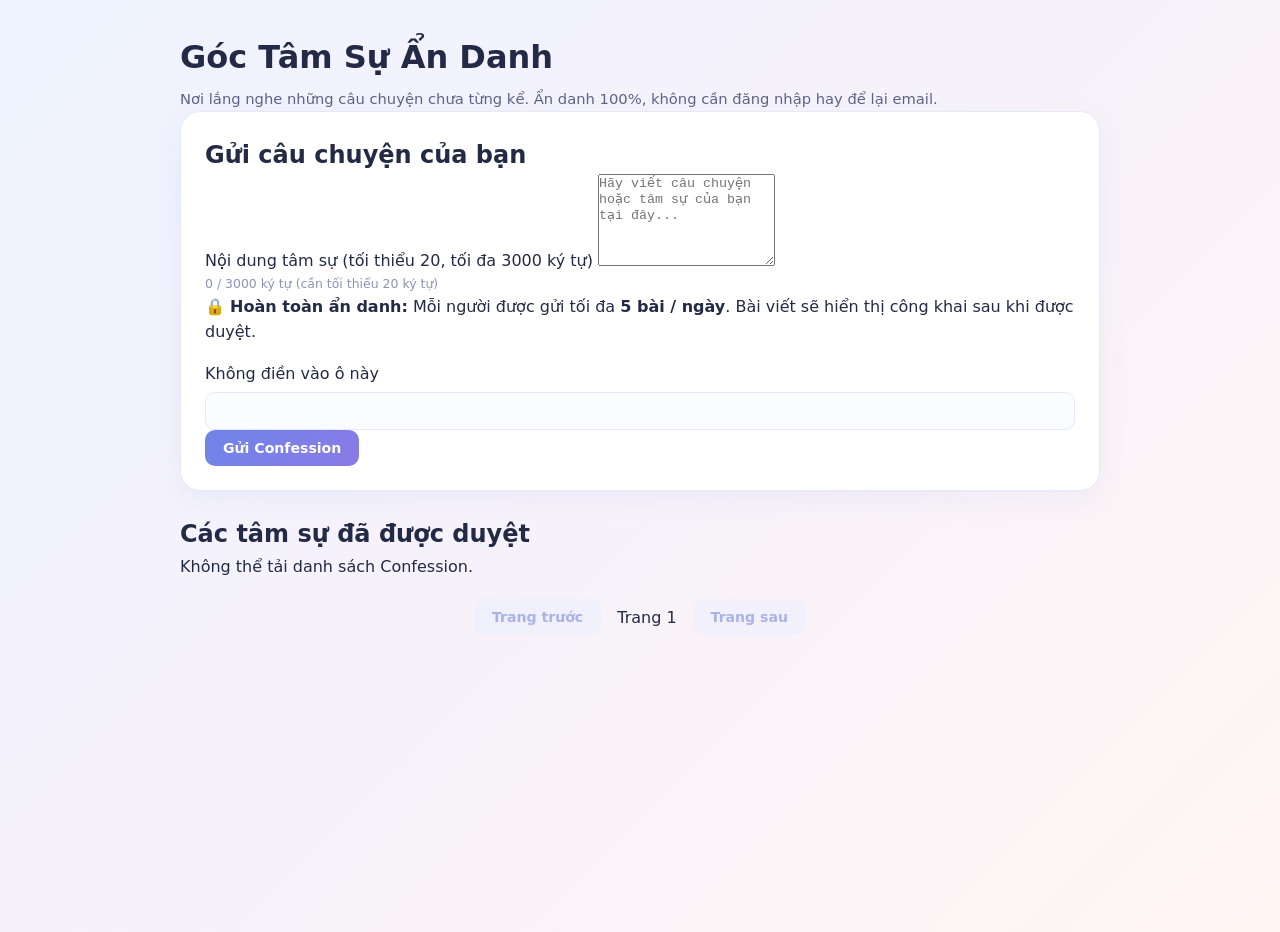
==== commit 7b723c0c: "Bo xac nhan email, gioi han 5 bai 1 ngay" ====
--- a/static/index.html
+++ b/static/index.html
@@ -3,639 +3,69 @@
 <head>
   <meta charset="UTF-8" />
   <meta name="viewport" content="width=device-width, initial-scale=1.0" />
-  <title>Confess – Nơi những tâm sự được lắng nghe ♡</title>
-  <!-- Google Fonts hỗ trợ đầy đủ tiếng Việt: Quicksand (Tiêu đề), Be Vietnam Pro (Nội dung), Caveat (Chữ viết tay) -->
+  <title>Góc Tâm Sự Ẩn Danh - Confession</title>
   <link rel="preconnect" href="https://fonts.googleapis.com">
   <link rel="preconnect" href="https://fonts.gstatic.com" crossorigin>
-  <link href="https://fonts.googleapis.com/css2?family=Be+Vietnam+Pro:ital,wght@0,400;0,500;0,600;0,700;1,400&family=Caveat:wght@600;700&family=Quicksand:wght@600;700&display=swap" rel="stylesheet">
-  <!-- Đã sửa đường dẫn khớp với FastAPI /static -->
+  <link href="https://fonts.googleapis.com/css2?family=Inter:wght@400;500;600;700&display=swap" rel="stylesheet">
   <link rel="stylesheet" href="/static/style.css" />
 </head>
 <body>
-  <div class="app-shell">
-    <!-- ==================== SIDEBAR ĐIỀU HƯỚNG TRÁI ==================== -->
-    <aside class="sidebar" id="sidebar" aria-label="Điều hướng chính">
-      <div class="sidebar-top">
-        <a href="#home" class="brand-logo" data-nav="home">
-          <span class="brand-icon" aria-hidden="true">
-            <svg viewBox="0 0 24 24" fill="none" stroke="currentColor" stroke-width="2.2">
-              <path d="M12 21s-6.7-4.35-9.33-8.22C.8 10.02 2.13 6 5.86 6c2.12 0 3.41 1.21 4.14 2.24C10.73 7.21 12.02 6 14.14 6c3.73 0 5.06 4.02 3.19 6.78C18.7 16.65 12 21 12 21z" fill="currentColor"/>
-            </svg>
+  <main class="container">
+    <header>
+      <h1>Góc Tâm Sự Ẩn Danh</h1>
+      <p class="subtitle">Nơi lắng nghe những câu chuyện chưa từng kể. Ẩn danh 100%, không cần đăng nhập hay để lại email.</p>
+    </header>
+
+    <section class="card" aria-labelledby="form-heading">
+      <h2 id="form-heading" style="margin-top: 0;">Gửi câu chuyện của bạn</h2>
+
+      <!-- Hộp cảnh báo giới hạn 5 bài/ngày kèm đồng hồ đếm ngược -->
+      <div id="rate-limit-banner" class="field-feedback error hidden" role="alert" aria-live="assertive"></div>
+
+      <form id="confession-form" novalidate>
+        <div class="form-group">
+          <label for="story-input">Nội dung tâm sự (tối thiểu 20, tối đa 3000 ký tự)</label>
+          <textarea
+            id="story-input"
+            name="content"
+            rows="6"
+            minlength="20"
+            maxlength="3000"
+            placeholder="Hãy viết câu chuyện hoặc tâm sự của bạn tại đây..."
+            required
+            aria-describedby="privacy-note char-counter story-feedback"
+          ></textarea>
+          <div id="char-counter" class="char-counter" aria-live="polite">0 / 3000 ký tự (cần tối thiểu 20 ký tự)</div>
+          <span id="privacy-note" class="helper-text">
+            🔒 <strong>Hoàn toàn ẩn danh:</strong> Mỗi người được gửi tối đa <strong>5 bài / ngày</strong>. Bài viết sẽ hiển thị công khai sau khi được duyệt.
           </span>
-          <span class="brand-text">Confess</span>
-        </a>
-
-        <nav class="sidebar-nav">
-          <button type="button" class="nav-item active" data-nav="home">
-            <svg class="nav-icon" viewBox="0 0 24 24" fill="none" stroke="currentColor" stroke-width="1.8">
-              <path d="M3 10.5L12 3l9 7.5V20a1 1 0 0 1-1 1h-5.5v-6h-5v6H4a1 1 0 0 1-1-1v-9.5z"/>
-            </svg>
-            <span>Trang chủ</span>
-          </button>
-
-          <button type="button" class="nav-item" data-nav="feed">
-            <svg class="nav-icon" viewBox="0 0 24 24" fill="none" stroke="currentColor" stroke-width="1.8">
-              <rect x="3" y="4" width="18" height="16" rx="3"/>
-              <line x1="7" y1="9" x2="17" y2="9"/>
-              <line x1="7" y1="13" x2="17" y2="13"/>
-              <line x1="7" y1="17" x2="12" y2="17"/>
-            </svg>
-            <span>Bảng tin</span>
-          </button>
-
-          <button type="button" class="nav-item" data-nav="submit">
-            <svg class="nav-icon" viewBox="0 0 24 24" fill="none" stroke="currentColor" stroke-width="1.8">
-              <path d="M22 2L11 13"/>
-              <path d="M22 2L15 22l-4-9-9-4 20-7z"/>
-            </svg>
-            <span>Gửi confession</span>
-          </button>
-
-          <button type="button" class="nav-item" data-nav="my-posts">
-            <svg class="nav-icon" viewBox="0 0 24 24" fill="none" stroke="currentColor" stroke-width="1.8">
-              <path d="M14 2H6a2 2 0 0 0-2 2v16a2 2 0 0 0 2 2h12a2 2 0 0 0 2-2V8z"/>
-              <polyline points="14 2 14 8 20 8"/>
-              <line x1="8" y1="13" x2="16" y2="13"/>
-              <line x1="8" y1="17" x2="13" y2="17"/>
-            </svg>
-            <span>Bài viết của tôi</span>
-          </button>
-        </nav>
-      </div>
-
-      <div class="sidebar-bottom">
-        <div class="cozy-badge" title="Chế độ dịu mắt Pastel">
-          <span>☾</span>
-          <span>✦</span>
-        </div>
-        <p class="sidebar-handwritten" id="sidebar-quote">
-          Những điều bạn<br/>không thể nói...<br/>Ở đây, bạn có thể. ♡
-        </p>
-      </div>
-    </aside>
-
-    <!-- ==================== KHU VỰC NỘI DUNG CHÍNH ==================== -->
-    <div class="main-wrapper">
-      <!-- HEADER DÙNG CHUNG -->
-      <header class="topbar">
-        <button type="button" class="mobile-menu-btn" id="mobile-menu-btn" aria-label="Mở menu">
-          <svg viewBox="0 0 24 24" fill="none" stroke="currentColor" stroke-width="2">
-            <line x1="3" y1="6" x2="21" y2="6"/>
-            <line x1="3" y1="12" x2="21" y2="12"/>
-            <line x1="3" y1="18" x2="21" y2="18"/>
-          </svg>
-        </button>
-
-        <div class="topbar-right">
-          <form class="global-search" id="global-search-form" role="search">
-            <svg class="search-icon" viewBox="0 0 24 24" fill="none" stroke="currentColor" stroke-width="2">
-              <circle cx="11" cy="11" r="7"/>
-              <line x1="20" y1="20" x2="16.2" y2="16.2"/>
-            </svg>
-            <input
-              type="search"
-              id="global-search-input"
-              placeholder="Tìm kiếm bài viết..."
-              aria-label="Tìm kiếm bài viết"
-            />
-          </form>
-
-          <button type="button" class="icon-btn notification-btn" id="notification-btn" aria-label="Thông báo">
-            <svg viewBox="0 0 24 24" fill="none" stroke="currentColor" stroke-width="1.8">
-              <path d="M18 8A6 6 0 0 0 6 8c0 7-3 9-3 9h18s-3-2-3-9"/>
-              <path d="M13.73 21a2 2 0 0 1-3.46 0"/>
-            </svg>
-            <span class="notif-dot" id="notif-dot"></span>
-          </button>
-
-          <button type="button" class="avatar-btn" id="user-avatar-btn" title="Người dùng ẩn danh">
-            <svg viewBox="0 0 40 40" class="default-avatar-svg" aria-hidden="true">
-              <circle cx="20" cy="20" r="20" fill="#DCE4FF"/>
-              <circle cx="20" cy="15" r="6.5" fill="#6B7FD7"/>
-              <path d="M8 35c2.2-6.5 7.2-9.5 12-9.5s9.8 3 12 9.5" fill="#8A9CE8"/>
-            </svg>
-          </button>
-        </div>
-      </header>
-
-      <!-- THÔNG BÁO TOAST DÙNG CHUNG -->
-      <div id="toast-container" class="toast-container" aria-live="polite"></div>
-
-      <!-- ==================== MÀN HÌNH 1: TRANG CHỦ ==================== -->
-      <main id="view-home" class="view-section active">
-        <section class="hero-card">
-          <div class="hero-grid">
-            <div class="hero-content">
-              <h1 class="hero-title">
-                Nơi những tâm sự<br/>
-                được lắng nghe <span class="heart-accent" aria-hidden="true">♡</span>
-              </h1>
-              <p class="hero-subtitle">
-                Confession ẩn danh – Chia sẻ những suy nghĩ, cảm xúc, trải nghiệm của bạn một cách tự do và an toàn.
-              </p>
-              <div class="hero-actions">
-                <button type="button" class="btn btn-primary btn-lg" data-nav="submit">
-                  <span>Gửi confession ngay</span>
-                  <span class="btn-arrow">→</span>
-                </button>
-                <button type="button" class="btn btn-ghost btn-lg" data-nav="feed">
-                  Khám phá bảng tin
-                </button>
-              </div>
-            </div>
-
-            <div class="hero-illustration-wrap">
-              <div class="window-scene">
-                <p class="window-handwritten">
-                  Đôi khi,<br/>chỉ cần được nói ra,<br/>là đã nhẹ lòng rồi... ♡
-                </p>
-                <svg viewBox="0 0 500 360" class="pastel-window-svg" role="img" aria-label="Minh họa chú mèo nằm bên cửa sổ ngập nắng chiều">
-                  <defs>
-                    <linearGradient id="skyGrad" x1="0%" y1="0%" x2="100%" y2="100%">
-                      <stop offset="0%" stop-color="#DCE7FF"/>
-                      <stop offset="55%" stop-color="#F3E5F8"/>
-                      <stop offset="100%" stop-color="#FFE6D8"/>
-                    </linearGradient>
-                    <linearGradient id="sunRay" x1="0%" y1="0%" x2="100%" y2="100%">
-                      <stop offset="0%" stop-color="#FFFDF9" stop-opacity="0.7"/>
-                      <stop offset="100%" stop-color="#FFFDF9" stop-opacity="0"/>
-                    </linearGradient>
-                  </defs>
-                  <rect x="25" y="15" width="450" height="275" rx="18" fill="url(#skyGrad)"/>
-                  <circle cx="385" cy="90" r="38" fill="#FFF7E8" opacity="0.85"/>
-                  <path d="M70 190c20-18 52-15 68 3 18-12 45-8 55 12h-145c4-9 12-15 22-15z" fill="#FFFFFF" opacity="0.75"/>
-                  <path d="M270 165c24-22 60-18 78 5 22-15 52-10 64 15H245c5-11 14-20 25-20z" fill="#FFF5F8" opacity="0.8"/>
-                  <rect x="65" y="210" width="32" height="70" rx="4" fill="#C9D4F8" opacity="0.7"/>
-                  <rect x="105" y="195" width="40" height="85" rx="4" fill="#B8C6F2" opacity="0.7"/>
-                  <rect x="155" y="220" width="28" height="60" rx="4" fill="#D5DCF9" opacity="0.75"/>
-                  <rect x="25" y="15" width="450" height="275" rx="18" fill="none" stroke="#E4E9F7" stroke-width="8"/>
-                  <line x1="250" y1="15" x2="250" y2="290" stroke="#E4E9F7" stroke-width="6"/>
-                  <polygon points="260,20 470,20 420,340 160,340" fill="url(#sunRay)"/>
-                  <rect x="10" y="282" width="480" height="26" rx="10" fill="#F5E1DA"/>
-                  <rect x="18" y="308" width="464" height="36" rx="8" fill="#EBD2CB" opacity="0.55"/>
-                  <path d="M180 245h38l-5 38h-28z" fill="#D8A7B1"/>
-                  <ellipse cx="199" cy="232" rx="18" ry="12" fill="#A3D2CA"/>
-                  <ellipse cx="185" cy="222" rx="14" ry="20" transform="rotate(-22 185 222)" fill="#8FCACA"/>
-                  <ellipse cx="214" cy="220" rx="13" ry="19" transform="rotate(20 214 220)" fill="#B5E2D8"/>
-                  <rect x="415" y="255" width="28" height="28" rx="6" fill="#B8C4F8"/>
-                  <path d="M443 262h6a5 5 0 0 1 0 12h-6" fill="none" stroke="#B8C4F8" stroke-width="3.5"/>
-                  <g transform="translate(275, 238)">
-                    <ellipse cx="58" cy="34" rx="48" ry="22" fill="#FFFDFB" stroke="#C5CBE3" stroke-width="2"/>
-                    <ellipse cx="72" cy="22" rx="18" ry="9" fill="#DCE2F7"/>
-                    <circle cx="24" cy="30" r="20" fill="#FFFDFB" stroke="#C5CBE3" stroke-width="2"/>
-                    <polygon points="9,16 14,1 26,12" fill="#FFFDFB" stroke="#C5CBE3" stroke-width="2"/>
-                    <polygon points="12,14 15,5 23,12" fill="#F9C6D3"/>
-                    <polygon points="27,12 37,0 41,17" fill="#FFFDFB" stroke="#C5CBE3" stroke-width="2"/>
-                    <polygon points="29,12 35,4 38,15" fill="#F9C6D3"/>
-                    <path d="M13 31c3 3 6 3 9 0" fill="none" stroke="#7E88B4" stroke-width="2" stroke-linecap="round"/>
-                    <path d="M27 31c3 3 6 3 9 0" fill="none" stroke="#7E88B4" stroke-width="2" stroke-linecap="round"/>
-                    <ellipse cx="12" cy="35" rx="3.5" ry="2" fill="#FAD0DC"/>
-                    <ellipse cx="36" cy="35" rx="3.5" ry="2" fill="#FAD0DC"/>
-                    <path d="M22 36q2 2 4 0" fill="none" stroke="#7E88B4" stroke-width="1.8" stroke-linecap="round"/>
-                    <path d="M104 38c18 2 24 14 14 20-8 4-16-2-22-8" fill="#FFFDFB" stroke="#C5CBE3" stroke-width="2" stroke-linecap="round"/>
-                  </g>
-                </svg>
-              </div>
-            </div>
-          </div>
-
-          <div class="hero-features">
-            <article class="feature-card">
-              <div class="feature-icon">
-                <svg viewBox="0 0 24 24" fill="none" stroke="currentColor" stroke-width="1.8">
-                  <rect x="3" y="5" width="18" height="14" rx="3"/>
-                  <polyline points="3 7 12 13 21 7"/>
-                </svg>
-              </div>
-              <div class="feature-info">
-                <h3>Ẩn danh hoàn toàn</h3>
-                <p>Email của bạn sẽ không được hiển thị công khai</p>
-              </div>
-            </article>
-
-            <article class="feature-card">
-              <div class="feature-icon">
-                <svg viewBox="0 0 24 24" fill="none" stroke="currentColor" stroke-width="1.8">
-                  <path d="M12 22s8-4 8-10V5l-8-3-8 3v7c0 6 8 10 8 10z"/>
-                  <polyline points="9 12 11 14 15 10"/>
-                </svg>
-              </div>
-              <div class="feature-info">
-                <h3>Kiểm duyệt nội dung</h3>
-                <p>Mọi bài đăng đều được xem xét trước khi hiển thị</p>
-              </div>
-            </article>
-
-            <article class="feature-card">
-              <div class="feature-icon">
-                <svg viewBox="0 0 24 24" fill="none" stroke="currentColor" stroke-width="1.8">
-                  <path d="M21 11.5a8.38 8.38 0 0 1-.9 3.8 8.5 8.5 0 0 1-7.6 4.7 8.38 8.38 0 0 1-3.8-.9L3 21l1.9-5.7a8.38 8.38 0 0 1-.9-3.8 8.5 8.5 0 0 1 4.7-7.6 8.38 8.38 0 0 1 3.8-.9h.5a8.48 8.48 0 0 1 8 8v.5z"/>
-                </svg>
-              </div>
-              <div class="feature-info">
-                <h3>Cộng đồng văn minh</h3>
-                <p>Tôn trọng, lắng nghe, không phán xét</p>
-              </div>
-            </article>
-          </div>
-        </section>
-      </main>
-
-      <!-- ==================== MÀN HÌNH 2: BẢNG TIN CONFESSION ==================== -->
-      <main id="view-feed" class="view-section">
-        <div class="feed-layout">
-          <section class="feed-main">
-            <div class="section-header-row">
-              <div>
-                <h1 class="page-title">Bảng tin confession</h1>
-                <p class="page-subtitle">
-                  Những tâm sự đã được duyệt và công khai. Bạn có thể thả cảm xúc, bình luận để chia sẻ và lan tỏa sự đồng cảm.
-                </p>
-              </div>
-              <div class="sort-wrapper">
-                <label for="feed-sort-select" class="sr-only">Sắp xếp theo</label>
-                <select id="feed-sort-select" class="pastel-select">
-                  <option value="newest">Mới nhất</option>
-                  <option value="popular">Nổi bật</option>
-                </select>
-              </div>
-            </div>
-
-            <div class="category-pills" id="category-pills" role="tablist" aria-label="Bộ lọc danh mục">
-              <button type="button" class="pill-btn active" data-category="all">Tất cả</button>
-              <button type="button" class="pill-btn" data-category="Tình yêu">Tình yêu</button>
-              <button type="button" class="pill-btn" data-category="Học tập">Học tập</button>
-              <button type="button" class="pill-btn" data-category="Cuộc sống">Cuộc sống</button>
-              <button type="button" class="pill-btn" data-category="Tâm sự">Tâm sự</button>
-              <button type="button" class="pill-btn" data-category="Khác">Khác</button>
-            </div>
-
-            <div id="feed-loading" class="state-box hidden">
-              <div class="spinner"></div>
-              <p>Đang tải những lời tâm sự...</p>
-            </div>
-
-            <div id="confession-list" class="confession-list"></div>
-
-            <div id="feed-empty" class="state-box hidden">
-              <p class="empty-title">Chưa có bài viết nào phù hợp ♡</p>
-              <p class="empty-desc">Hãy là người đầu tiên chia sẻ câu chuyện của bạn trong danh mục này nhé.</p>
-              <button type="button" class="btn btn-primary" data-nav="submit">Gửi confession ngay →</button>
-            </div>
-          </section>
-
-          <aside class="feed-sidebar">
-            <div class="positivity-card">
-              <p class="positivity-handwritten">
-                Mỗi câu chuyện<br/>đều có giá trị<br/>riêng của nó ! ♡
-              </p>
-              <div class="positivity-flowers" aria-hidden="true">✿ ❀ ❁</div>
-            </div>
-
-            <div class="side-card">
-              <h2 class="side-card-title">Danh mục nổi bật</h2>
-              <ul class="category-stats-list" id="sidebar-category-stats"></ul>
-            </div>
-
-            <div class="side-card">
-              <h2 class="side-card-title">Bài viết gần đây</h2>
-              <div class="mini-post-list" id="sidebar-recent-posts"></div>
-            </aside>
-        </div>
-      </main>
-
-      <!-- ==================== MÀN HÌNH 3: GỬI CONFESSION (3 BƯỚC) ==================== -->
-      <main id="view-submit" class="view-section">
-        <div class="submit-container">
-          <header class="submit-header">
-            <h1 class="page-title">Tạo confession mới</h1>
-            <p class="page-subtitle">Hãy chia sẻ suy nghĩ của bạn. Chúng tôi sẽ giúp bạn giữ bí mật.</p>
-          </header>
-
-          <div class="stepper" aria-label="Quy trình gửi confession">
-            <div class="step-item active" data-step-indicator="1">
-              <span class="step-badge">1</span>
-              <span class="step-label">Nhập Email</span>
-            </div>
-            <span class="step-arrow" aria-hidden="true">→</span>
-            <div class="step-item" data-step-indicator="2">
-              <span class="step-badge">2</span>
-              <span class="step-label">Xác nhận mã</span>
-            </div>
-            <span class="step-arrow" aria-hidden="true">→</span>
-            <div class="step-item" data-step-indicator="3">
-              <span class="step-badge">3</span>
-              <span class="step-label">Viết tâm sự</span>
-            </div>
-          </div>
-
-          <!-- BƯỚC 1: NHẬP EMAIL -->
-          <section id="step-1-panel" class="step-panel active">
-            <div class="step-card">
-              <div class="step-card-grid">
-                <div class="step-form-col">
-                  <div class="step-title-row">
-                    <span class="step-icon-box">✉</span>
-                    <div>
-                      <h2>Nhập địa chỉ Email của bạn</h2>
-                      <p class="step-desc">
-                        Email chỉ dùng để xác nhận, không hiển thị công khai (hệ thống chỉ lưu mã băm, tuyệt đối không tiết lộ).
-                      </p>
-                    </div>
-                  </div>
-
-                  <form id="email-step-form" novalidate>
-                    <div class="form-group">
-                      <label for="verify-email-input" class="sr-only">Địa chỉ Email</label>
-                      <input
-                        type="email"
-                        id="verify-email-input"
-                        class="pastel-input"
-                        placeholder="Nhập email của bạn (ví dụ: example@gmail.com)"
-                        required
-                        autocomplete="email"
-                      />
-                      <p id="email-error-msg" class="field-error hidden"></p>
-                    </div>
-
-                    <button type="submit" class="btn btn-primary" id="send-otp-btn">
-                      Gửi mã xác nhận
-                    </button>
-                  </form>
-                </div>
-
-                <div class="privacy-guarantee-card">
-                  <div class="privacy-title">
-                    <span class="lock-badge" aria-hidden="true">🔒</span>
-                    <strong>Bảo mật tuyệt đối</strong>
-                  </div>
-                  <p>
-                    Email của bạn sẽ được mã hóa và không hiển thị công khai. Chỉ dùng để xác minh và liên hệ khi cần thiết.
-                  </p>
-                </div>
-              </div>
-
-              <div class="important-notes-box">
-                <div class="notes-text">
-                  <h3>Những lưu ý quan trọng</h3>
-                  <ul>
-                    <li>Mỗi email chỉ được gửi số lượng confession giới hạn theo quy định để chống spam.</li>
-                    <li>Nội dung vi phạm quy định cộng đồng sẽ bị từ chối.</li>
-                    <li>Vui lòng không chia sẻ thông tin cá nhân nhạy cảm của bạn hoặc người khác.</li>
-                  </ul>
-                </div>
-                <div class="notes-handwritten">
-                  ♡<br/>Cảm ơn bạn<br/>đã tin tưởng!
-                </div>
-              </div>
-            </div>
-          </section>
-
-          <!-- BƯỚC 2: XÁC NHẬN MÃ OTP -->
-          <section id="step-2-panel" class="step-panel hidden">
-            <div class="step-card">
-              <div class="step-title-row spread">
-                <div class="step-title-left">
-                  <span class="step-icon-box">✉</span>
-                  <div>
-                    <h2>Nhập mã xác nhận</h2>
-                    <p class="step-desc">
-                      Mã xác nhận đã được gửi đến email của bạn.<br/>
-                      Vui lòng kiểm tra hộp thư (có thể vào mục Spam).
-                    </p>
-                  </div>
-                </div>
-                <span class="paper-plane-doodle" aria-hidden="true">✈</span>
-              </div>
-
-              <form id="otp-step-form" novalidate>
-                <div class="otp-inputs-row" id="otp-inputs-container" role="group" aria-label="Mã xác nhận 6 chữ số">
-                  <input type="text" inputmode="numeric" maxlength="1" class="otp-box" data-otp-index="0" aria-label="Chữ số 1" />
-                  <input type="text" inputmode="numeric" maxlength="1" class="otp-box" data-otp-index="1" aria-label="Chữ số 2" />
-                  <input type="text" inputmode="numeric" maxlength="1" class="otp-box" data-otp-index="2" aria-label="Chữ số 3" />
-                  <input type="text" inputmode="numeric" maxlength="1" class="otp-box" data-otp-index="3" aria-label="Chữ số 4" />
-                  <input type="text" inputmode="numeric" maxlength="1" class="otp-box" data-otp-index="4" aria-label="Chữ số 5" />
-                  <input type="text" inputmode="numeric" maxlength="1" class="otp-box" data-otp-index="5" aria-label="Chữ số 6" />
-                </div>
-                <p id="otp-error-msg" class="field-error hidden"></p>
-
-                <div class="otp-meta-row">
-                  <button type="button" class="link-btn" id="resend-otp-btn" disabled>
-                    Gửi lại mã (<span id="otp-timer">60</span>s)
-                  </button>
-                </div>
-
-                <div class="step-actions-row">
-                  <button type="button" class="btn btn-ghost" id="back-to-step-1-btn">
-                    ← Quay lại
-                  </button>
-                  <button type="submit" class="btn btn-primary" id="verify-otp-btn">
-                    Xác nhận và tiếp tục →
-                  </button>
-                </div>
-              </form>
-            </div>
-
-            <div class="moderation-notice-banner">
-              <span class="notice-icon">ℹ</span>
-              <p>Bài viết của bạn sẽ được kiểm duyệt trước khi hiển thị. Vui lòng kiên nhẫn chờ đợi nhé! ♡</p>
-            </div>
-          </section>
-
-          <!-- BƯỚC 3: VIẾT TÂM SỰ -->
-          <section id="step-3-panel" class="step-panel hidden">
-            <div class="step-card">
-              <div class="step-title-row spread">
-                <div>
-                  <h2 id="compose-form-heading">Viết tâm sự của bạn</h2>
-                  <p class="step-desc">Bạn có thể lưu bản nháp bất cứ lúc nào trước khi chính thức gửi duyệt.</p>
-                </div>
-                <span class="draft-status-badge" id="draft-status-badge">Đã sẵn sàng lưu nháp</span>
-              </div>
-
-              <form id="confession-compose-form" novalidate>
-                <input type="hidden" id="editing-confession-id" value="" />
-
-                <div class="form-row-two">
-                  <div class="form-group">
-                    <label for="confession-category" class="form-label">Danh mục tâm sự</label>
-                    <select id="confession-category" class="pastel-input" required>
-                      <option value="Tâm sự">Tâm sự</option>
-                      <option value="Tình yêu">Tình yêu</option>
-                      <option value="Học tập">Học tập</option>
-                      <option value="Cuộc sống">Cuộc sống</option>
-                      <option value="Khác">Khác</option>
-                    </select>
-                  </div>
-
-                  <div class="form-group">
-                    <label for="confession-title" class="form-label">Tiêu đề confession</label>
-                    <input
-                      type="text"
-                      id="confession-title"
-                      class="pastel-input"
-                      placeholder="Ví dụ: Mình thật sự rất mệt..."
-                      maxlength="120"
-                      required
-                    />
-                  </div>
-                </div>
-
-                <div class="form-group">
-                  <div class="label-with-counter">
-                    <label for="confession-content" class="form-label">Nội dung tâm sự (20 – 3000 ký tự)</label>
-                    <span id="char-counter" class="char-counter">0 / 3000 ký tự</span>
-                  </div>
-                  <textarea
-                    id="confession-content"
-                    class="pastel-textarea"
-                    rows="8"
-                    minlength="20"
-                    maxlength="3000"
-                    placeholder="Hãy viết ra những điều đang chất chứa trong lòng bạn..."
-                    required
-                  ></textarea>
-                  <p id="compose-error-msg" class="field-error hidden"></p>
-                </div>
-
-                <div class="community-policy-box">
-                  <strong>Quy tắc cộng đồng & Chính sách kiểm duyệt:</strong>
-                  <span>Bài viết không sử dụng ngôn từ kích động, xúc phạm hoặc tiết lộ thông tin định danh cá nhân. Sau khi gửi, bài viết sẽ ở trạng thái <em>“Đang chờ duyệt”</em> cho đến khi quản trị viên phê duyệt.</span>
-                </div>
-
-                <div class="compose-actions-bar">
-                  <button type="button" class="btn btn-secondary" id="save-draft-btn">
-                    Lưu bản nháp
-                  </button>
-                  <div class="compose-actions-right">
-                    <button type="button" class="btn btn-ghost" id="preview-confession-btn">
-                      Xem trước
-                    </button>
-                    <button type="submit" class="btn btn-primary" id="submit-confession-btn">
-                      Gửi confession →
-                    </button>
-                  </div>
-                </div>
-              </form>
-
-              <div id="post-submit-status-box" class="pending-status-card hidden">
-                <div class="pending-badge">⏳ Trạng thái: Đang chờ duyệt</div>
-                <h3>Cảm ơn bạn đã gửi lời tâm sự! ♡</h3>
-                <p>
-                  Bài viết của bạn đang được đội ngũ quản trị viên xem xét để đảm bảo an toàn cho cộng đồng và chưa xuất hiện công khai cho đến khi được duyệt. Bạn có thể theo dõi hoặc chỉnh sửa bài viết trong mục <strong>Bài viết của tôi</strong>.
-                </p>
-                <div class="pending-actions">
-                  <button type="button" class="btn btn-secondary" data-nav="my-posts">Xem Bài viết của tôi</button>
-                  <button type="button" class="btn btn-primary" data-nav="feed">Về Bảng tin</button>
-                </div>
-              </div>
-            </div>
-          </section>
-        </div>
-      </main>
-
-      <!-- ==================== MÀN HÌNH 4: CHI TIẾT CONFESSION & BÌNH LUẬN ==================== -->
-      <main id="view-detail" class="view-section">
-        <div class="detail-top-nav">
-          <button type="button" class="back-btn" id="detail-back-btn">
-            ← Quay lại
-          </button>
+          <div id="story-feedback" class="field-feedback hidden" role="status" aria-live="polite"></div>
         </div>
 
-        <div class="detail-layout">
-          <div class="detail-main">
-            <article class="detail-article-card" id="detail-article-card"></article>
-
-            <section class="comments-card" aria-label="Bình luận">
-              <h2 class="comments-heading">Bình luận</h2>
-
-              <form id="comment-form" class="comment-form">
-                <input
-                  type="text"
-                  id="comment-input"
-                  class="pastel-input"
-                  placeholder="Viết bình luận chia sẻ sự đồng cảm..."
-                  maxlength="800"
-                  required
-                />
-                <button type="submit" class="btn btn-primary">♡ Gửi</button>
-              </form>
-
-              <div id="comments-list" class="comments-list"></div>
-            </section>
-          </div>
-
-          <aside class="detail-sidebar">
-            <div class="side-card">
-              <div id="detail-status-banner" class="status-pill approved">
-                ✓ Bài viết này đã được duyệt và công khai.
-              </div>
-
-              <div id="owner-actions-group" class="owner-actions-group hidden">
-                <button type="button" class="owner-action-btn" id="detail-edit-btn">
-                  ✎ Sửa bài
-                </button>
-                <button type="button" class="owner-action-btn danger" id="detail-delete-btn">
-                  🗑 Xoá bài
-                </button>
-              </div>
-
-              <div class="share-box">
-                <h3 class="side-subtitle">Chia sẻ</h3>
-                <div class="share-buttons">
-                  <button type="button" class="share-circle-btn" id="copy-link-btn" title="Sao chép liên kết">🔗</button>
-                  <button type="button" class="share-circle-btn" data-share="facebook" title="Chia sẻ Facebook">f</button>
-                  <button type="button" class="share-circle-btn" data-share="twitter" title="Chia sẻ X">𝕏</button>
-                </div>
-              </div>
-            </div>
-
-            <div class="side-card">
-              <h3 class="side-card-title">Có thể bạn sẽ thích</h3>
-              <div id="related-confessions-list" class="mini-post-list"></div>
-            </div>
-          </aside>
-        </div>
-      </main>
-
-      <!-- ==================== MÀN HÌNH PHỤ: BÀI VIẾT CỦA TÔI & BẢN NHÁP ==================== -->
-      <main id="view-my-posts" class="view-section">
-        <div class="section-header-row">
-          <div>
-            <h1 class="page-title">Bài viết của tôi</h1>
-            <p class="page-subtitle">Quản lý bản nháp trên thiết bị, bài viết đang chờ duyệt và các tâm sự bạn đã gửi.</p>
-          </div>
-          <button type="button" class="btn btn-primary" data-nav="submit">+ Tạo confession mới</button>
+        <!-- Ô ẩn Honeypot chống robot tự động -->
+        <div class="hp-field" aria-hidden="true">
+          <label for="website-url">Không điền vào ô này</label>
+          <input type="text" id="website-url" name="website_url" tabindex="-1" autocomplete="off" />
         </div>
 
-        <div id="my-posts-list" class="confession-list"></div>
-      </main>
+        <button type="submit" id="submit-story-btn">Gửi Confession</button>
+      </form>
+    </section>
 
-      <!-- FOOTER DÙNG CHUNG -->
-      <footer class="site-footer">
-        <div class="footer-brand">♡ Confess – Không gian lắng nghe và chữa lành</div>
-        <nav class="footer-links" aria-label="Liên kết chân trang">
-          <a href="#about" data-footer-modal="about">Giới thiệu</a>
-          <a href="#rules" data-footer-modal="rules">Quy tắc cộng đồng</a>
-          <a href="#privacy" data-footer-modal="privacy">Chính sách quyền riêng tư</a>
-          <a href="#contact" data-footer-modal="contact">Liên hệ</a>
-        </nav>
-      </footer>
-    </div>
-  </div>
+    <!-- DANH SÁCH CONFESSION ĐÃ DUYỆT -->
+    <section aria-labelledby="public-feed-heading">
+      <h2 id="public-feed-heading">Các tâm sự đã được duyệt</h2>
+      <div id="confessions-list" aria-live="polite">
+        <p>Đang tải danh sách tâm sự...</p>
+      </div>
+      <div class="pagination">
+        <button type="button" id="prev-page-btn" class="btn-secondary" disabled>Trang trước</button>
+        <span id="page-info">Trang 1</span>
+        <button type="button" id="next-page-btn" class="btn-secondary" disabled>Trang sau</button>
+      </div>
+    </section>
+  </main>
 
-  <!-- MODAL XEM TRƯỚC BÀI VIẾT -->
-  <div id="preview-modal" class="modal-backdrop hidden" role="dialog" aria-modal="true" aria-labelledby="preview-modal-title">
-    <div class="modal-card">
-      <div class="modal-header">
-        <h3 id="preview-modal-title">Xem trước Confession</h3>
-        <button type="button" class="close-modal-btn" id="close-preview-modal">✕</button>
-      </div>
-      <div id="preview-modal-body" class="modal-body"></div>
-    </div>
-  </div>
-
-  <!-- Đã sửa đường dẫn khớp với FastAPI /static -->
   <script src="/static/app.js"></script>
 </body>
 </html>
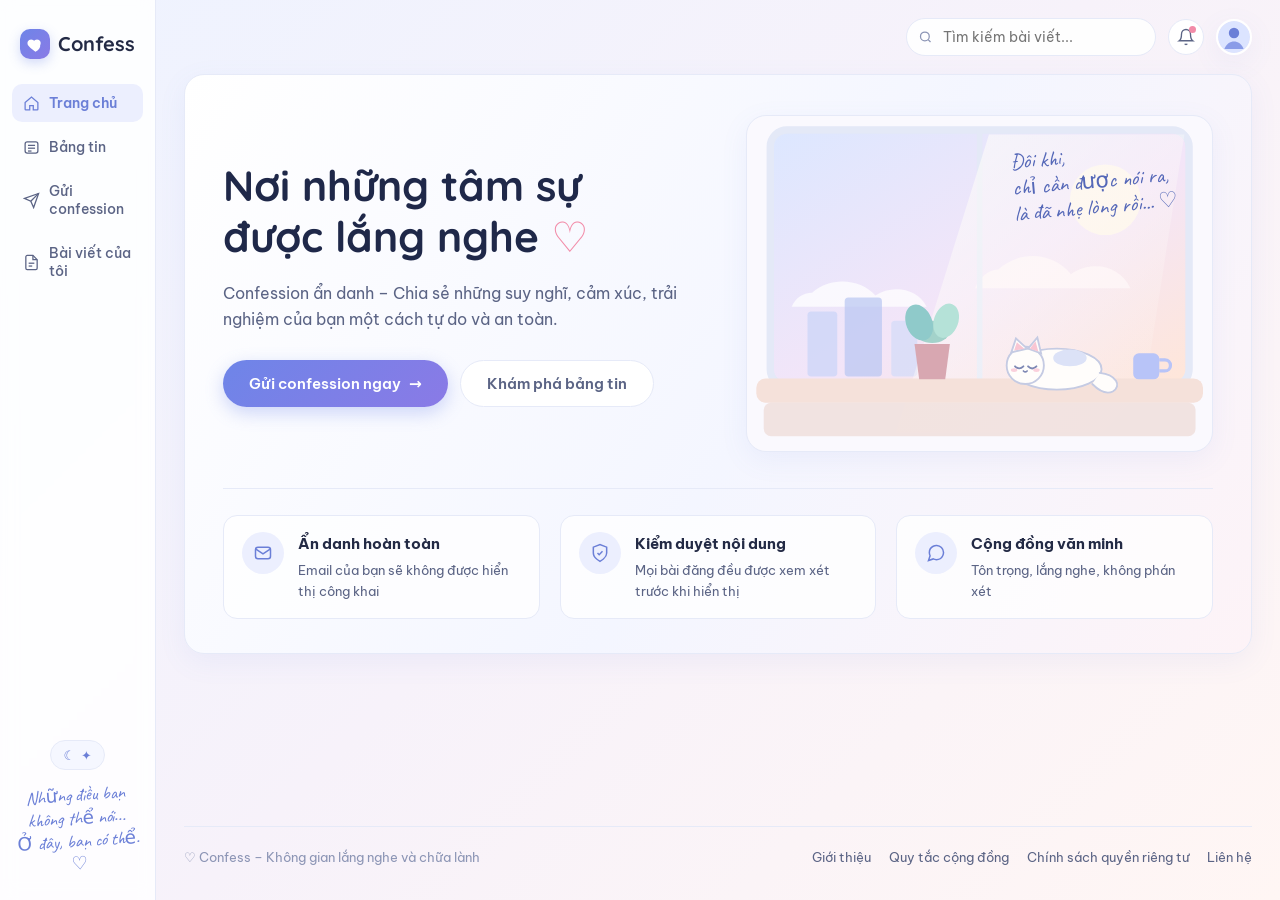
==== commit c16f6cf5: "Khoi phuc ban cu" ====
--- a/static/index.html
+++ b/static/index.html
@@ -3,69 +3,639 @@
 <head>
   <meta charset="UTF-8" />
   <meta name="viewport" content="width=device-width, initial-scale=1.0" />
-  <title>Góc Tâm Sự Ẩn Danh - Confession</title>
+  <title>Confess – Nơi những tâm sự được lắng nghe ♡</title>
+  <!-- Google Fonts hỗ trợ đầy đủ tiếng Việt: Quicksand (Tiêu đề), Be Vietnam Pro (Nội dung), Caveat (Chữ viết tay) -->
   <link rel="preconnect" href="https://fonts.googleapis.com">
   <link rel="preconnect" href="https://fonts.gstatic.com" crossorigin>
-  <link href="https://fonts.googleapis.com/css2?family=Inter:wght@400;500;600;700&display=swap" rel="stylesheet">
+  <link href="https://fonts.googleapis.com/css2?family=Be+Vietnam+Pro:ital,wght@0,400;0,500;0,600;0,700;1,400&family=Caveat:wght@600;700&family=Quicksand:wght@600;700&display=swap" rel="stylesheet">
+  <!-- Đã sửa đường dẫn khớp với FastAPI /static -->
   <link rel="stylesheet" href="/static/style.css" />
 </head>
 <body>
-  <main class="container">
-    <header>
-      <h1>Góc Tâm Sự Ẩn Danh</h1>
-      <p class="subtitle">Nơi lắng nghe những câu chuyện chưa từng kể. Ẩn danh 100%, không cần đăng nhập hay để lại email.</p>
-    </header>
-
-    <section class="card" aria-labelledby="form-heading">
-      <h2 id="form-heading" style="margin-top: 0;">Gửi câu chuyện của bạn</h2>
-
-      <!-- Hộp cảnh báo giới hạn 5 bài/ngày kèm đồng hồ đếm ngược -->
-      <div id="rate-limit-banner" class="field-feedback error hidden" role="alert" aria-live="assertive"></div>
-
-      <form id="confession-form" novalidate>
-        <div class="form-group">
-          <label for="story-input">Nội dung tâm sự (tối thiểu 20, tối đa 3000 ký tự)</label>
-          <textarea
-            id="story-input"
-            name="content"
-            rows="6"
-            minlength="20"
-            maxlength="3000"
-            placeholder="Hãy viết câu chuyện hoặc tâm sự của bạn tại đây..."
-            required
-            aria-describedby="privacy-note char-counter story-feedback"
-          ></textarea>
-          <div id="char-counter" class="char-counter" aria-live="polite">0 / 3000 ký tự (cần tối thiểu 20 ký tự)</div>
-          <span id="privacy-note" class="helper-text">
-            🔒 <strong>Hoàn toàn ẩn danh:</strong> Mỗi người được gửi tối đa <strong>5 bài / ngày</strong>. Bài viết sẽ hiển thị công khai sau khi được duyệt.
+  <div class="app-shell">
+    <!-- ==================== SIDEBAR ĐIỀU HƯỚNG TRÁI ==================== -->
+    <aside class="sidebar" id="sidebar" aria-label="Điều hướng chính">
+      <div class="sidebar-top">
+        <a href="#home" class="brand-logo" data-nav="home">
+          <span class="brand-icon" aria-hidden="true">
+            <svg viewBox="0 0 24 24" fill="none" stroke="currentColor" stroke-width="2.2">
+              <path d="M12 21s-6.7-4.35-9.33-8.22C.8 10.02 2.13 6 5.86 6c2.12 0 3.41 1.21 4.14 2.24C10.73 7.21 12.02 6 14.14 6c3.73 0 5.06 4.02 3.19 6.78C18.7 16.65 12 21 12 21z" fill="currentColor"/>
+            </svg>
           </span>
-          <div id="story-feedback" class="field-feedback hidden" role="status" aria-live="polite"></div>
+          <span class="brand-text">Confess</span>
+        </a>
+
+        <nav class="sidebar-nav">
+          <button type="button" class="nav-item active" data-nav="home">
+            <svg class="nav-icon" viewBox="0 0 24 24" fill="none" stroke="currentColor" stroke-width="1.8">
+              <path d="M3 10.5L12 3l9 7.5V20a1 1 0 0 1-1 1h-5.5v-6h-5v6H4a1 1 0 0 1-1-1v-9.5z"/>
+            </svg>
+            <span>Trang chủ</span>
+          </button>
+
+          <button type="button" class="nav-item" data-nav="feed">
+            <svg class="nav-icon" viewBox="0 0 24 24" fill="none" stroke="currentColor" stroke-width="1.8">
+              <rect x="3" y="4" width="18" height="16" rx="3"/>
+              <line x1="7" y1="9" x2="17" y2="9"/>
+              <line x1="7" y1="13" x2="17" y2="13"/>
+              <line x1="7" y1="17" x2="12" y2="17"/>
+            </svg>
+            <span>Bảng tin</span>
+          </button>
+
+          <button type="button" class="nav-item" data-nav="submit">
+            <svg class="nav-icon" viewBox="0 0 24 24" fill="none" stroke="currentColor" stroke-width="1.8">
+              <path d="M22 2L11 13"/>
+              <path d="M22 2L15 22l-4-9-9-4 20-7z"/>
+            </svg>
+            <span>Gửi confession</span>
+          </button>
+
+          <button type="button" class="nav-item" data-nav="my-posts">
+            <svg class="nav-icon" viewBox="0 0 24 24" fill="none" stroke="currentColor" stroke-width="1.8">
+              <path d="M14 2H6a2 2 0 0 0-2 2v16a2 2 0 0 0 2 2h12a2 2 0 0 0 2-2V8z"/>
+              <polyline points="14 2 14 8 20 8"/>
+              <line x1="8" y1="13" x2="16" y2="13"/>
+              <line x1="8" y1="17" x2="13" y2="17"/>
+            </svg>
+            <span>Bài viết của tôi</span>
+          </button>
+        </nav>
+      </div>
+
+      <div class="sidebar-bottom">
+        <div class="cozy-badge" title="Chế độ dịu mắt Pastel">
+          <span>☾</span>
+          <span>✦</span>
         </div>
-
-        <!-- Ô ẩn Honeypot chống robot tự động -->
-        <div class="hp-field" aria-hidden="true">
-          <label for="website-url">Không điền vào ô này</label>
-          <input type="text" id="website-url" name="website_url" tabindex="-1" autocomplete="off" />
+        <p class="sidebar-handwritten" id="sidebar-quote">
+          Những điều bạn<br/>không thể nói...<br/>Ở đây, bạn có thể. ♡
+        </p>
+      </div>
+    </aside>
+
+    <!-- ==================== KHU VỰC NỘI DUNG CHÍNH ==================== -->
+    <div class="main-wrapper">
+      <!-- HEADER DÙNG CHUNG -->
+      <header class="topbar">
+        <button type="button" class="mobile-menu-btn" id="mobile-menu-btn" aria-label="Mở menu">
+          <svg viewBox="0 0 24 24" fill="none" stroke="currentColor" stroke-width="2">
+            <line x1="3" y1="6" x2="21" y2="6"/>
+            <line x1="3" y1="12" x2="21" y2="12"/>
+            <line x1="3" y1="18" x2="21" y2="18"/>
+          </svg>
+        </button>
+
+        <div class="topbar-right">
+          <form class="global-search" id="global-search-form" role="search">
+            <svg class="search-icon" viewBox="0 0 24 24" fill="none" stroke="currentColor" stroke-width="2">
+              <circle cx="11" cy="11" r="7"/>
+              <line x1="20" y1="20" x2="16.2" y2="16.2"/>
+            </svg>
+            <input
+              type="search"
+              id="global-search-input"
+              placeholder="Tìm kiếm bài viết..."
+              aria-label="Tìm kiếm bài viết"
+            />
+          </form>
+
+          <button type="button" class="icon-btn notification-btn" id="notification-btn" aria-label="Thông báo">
+            <svg viewBox="0 0 24 24" fill="none" stroke="currentColor" stroke-width="1.8">
+              <path d="M18 8A6 6 0 0 0 6 8c0 7-3 9-3 9h18s-3-2-3-9"/>
+              <path d="M13.73 21a2 2 0 0 1-3.46 0"/>
+            </svg>
+            <span class="notif-dot" id="notif-dot"></span>
+          </button>
+
+          <button type="button" class="avatar-btn" id="user-avatar-btn" title="Người dùng ẩn danh">
+            <svg viewBox="0 0 40 40" class="default-avatar-svg" aria-hidden="true">
+              <circle cx="20" cy="20" r="20" fill="#DCE4FF"/>
+              <circle cx="20" cy="15" r="6.5" fill="#6B7FD7"/>
+              <path d="M8 35c2.2-6.5 7.2-9.5 12-9.5s9.8 3 12 9.5" fill="#8A9CE8"/>
+            </svg>
+          </button>
         </div>
-
-        <button type="submit" id="submit-story-btn">Gửi Confession</button>
-      </form>
-    </section>
-
-    <!-- DANH SÁCH CONFESSION ĐÃ DUYỆT -->
-    <section aria-labelledby="public-feed-heading">
-      <h2 id="public-feed-heading">Các tâm sự đã được duyệt</h2>
-      <div id="confessions-list" aria-live="polite">
-        <p>Đang tải danh sách tâm sự...</p>
+      </header>
+
+      <!-- THÔNG BÁO TOAST DÙNG CHUNG -->
+      <div id="toast-container" class="toast-container" aria-live="polite"></div>
+
+      <!-- ==================== MÀN HÌNH 1: TRANG CHỦ ==================== -->
+      <main id="view-home" class="view-section active">
+        <section class="hero-card">
+          <div class="hero-grid">
+            <div class="hero-content">
+              <h1 class="hero-title">
+                Nơi những tâm sự<br/>
+                được lắng nghe <span class="heart-accent" aria-hidden="true">♡</span>
+              </h1>
+              <p class="hero-subtitle">
+                Confession ẩn danh – Chia sẻ những suy nghĩ, cảm xúc, trải nghiệm của bạn một cách tự do và an toàn.
+              </p>
+              <div class="hero-actions">
+                <button type="button" class="btn btn-primary btn-lg" data-nav="submit">
+                  <span>Gửi confession ngay</span>
+                  <span class="btn-arrow">→</span>
+                </button>
+                <button type="button" class="btn btn-ghost btn-lg" data-nav="feed">
+                  Khám phá bảng tin
+                </button>
+              </div>
+            </div>
+
+            <div class="hero-illustration-wrap">
+              <div class="window-scene">
+                <p class="window-handwritten">
+                  Đôi khi,<br/>chỉ cần được nói ra,<br/>là đã nhẹ lòng rồi... ♡
+                </p>
+                <svg viewBox="0 0 500 360" class="pastel-window-svg" role="img" aria-label="Minh họa chú mèo nằm bên cửa sổ ngập nắng chiều">
+                  <defs>
+                    <linearGradient id="skyGrad" x1="0%" y1="0%" x2="100%" y2="100%">
+                      <stop offset="0%" stop-color="#DCE7FF"/>
+                      <stop offset="55%" stop-color="#F3E5F8"/>
+                      <stop offset="100%" stop-color="#FFE6D8"/>
+                    </linearGradient>
+                    <linearGradient id="sunRay" x1="0%" y1="0%" x2="100%" y2="100%">
+                      <stop offset="0%" stop-color="#FFFDF9" stop-opacity="0.7"/>
+                      <stop offset="100%" stop-color="#FFFDF9" stop-opacity="0"/>
+                    </linearGradient>
+                  </defs>
+                  <rect x="25" y="15" width="450" height="275" rx="18" fill="url(#skyGrad)"/>
+                  <circle cx="385" cy="90" r="38" fill="#FFF7E8" opacity="0.85"/>
+                  <path d="M70 190c20-18 52-15 68 3 18-12 45-8 55 12h-145c4-9 12-15 22-15z" fill="#FFFFFF" opacity="0.75"/>
+                  <path d="M270 165c24-22 60-18 78 5 22-15 52-10 64 15H245c5-11 14-20 25-20z" fill="#FFF5F8" opacity="0.8"/>
+                  <rect x="65" y="210" width="32" height="70" rx="4" fill="#C9D4F8" opacity="0.7"/>
+                  <rect x="105" y="195" width="40" height="85" rx="4" fill="#B8C6F2" opacity="0.7"/>
+                  <rect x="155" y="220" width="28" height="60" rx="4" fill="#D5DCF9" opacity="0.75"/>
+                  <rect x="25" y="15" width="450" height="275" rx="18" fill="none" stroke="#E4E9F7" stroke-width="8"/>
+                  <line x1="250" y1="15" x2="250" y2="290" stroke="#E4E9F7" stroke-width="6"/>
+                  <polygon points="260,20 470,20 420,340 160,340" fill="url(#sunRay)"/>
+                  <rect x="10" y="282" width="480" height="26" rx="10" fill="#F5E1DA"/>
+                  <rect x="18" y="308" width="464" height="36" rx="8" fill="#EBD2CB" opacity="0.55"/>
+                  <path d="M180 245h38l-5 38h-28z" fill="#D8A7B1"/>
+                  <ellipse cx="199" cy="232" rx="18" ry="12" fill="#A3D2CA"/>
+                  <ellipse cx="185" cy="222" rx="14" ry="20" transform="rotate(-22 185 222)" fill="#8FCACA"/>
+                  <ellipse cx="214" cy="220" rx="13" ry="19" transform="rotate(20 214 220)" fill="#B5E2D8"/>
+                  <rect x="415" y="255" width="28" height="28" rx="6" fill="#B8C4F8"/>
+                  <path d="M443 262h6a5 5 0 0 1 0 12h-6" fill="none" stroke="#B8C4F8" stroke-width="3.5"/>
+                  <g transform="translate(275, 238)">
+                    <ellipse cx="58" cy="34" rx="48" ry="22" fill="#FFFDFB" stroke="#C5CBE3" stroke-width="2"/>
+                    <ellipse cx="72" cy="22" rx="18" ry="9" fill="#DCE2F7"/>
+                    <circle cx="24" cy="30" r="20" fill="#FFFDFB" stroke="#C5CBE3" stroke-width="2"/>
+                    <polygon points="9,16 14,1 26,12" fill="#FFFDFB" stroke="#C5CBE3" stroke-width="2"/>
+                    <polygon points="12,14 15,5 23,12" fill="#F9C6D3"/>
+                    <polygon points="27,12 37,0 41,17" fill="#FFFDFB" stroke="#C5CBE3" stroke-width="2"/>
+                    <polygon points="29,12 35,4 38,15" fill="#F9C6D3"/>
+                    <path d="M13 31c3 3 6 3 9 0" fill="none" stroke="#7E88B4" stroke-width="2" stroke-linecap="round"/>
+                    <path d="M27 31c3 3 6 3 9 0" fill="none" stroke="#7E88B4" stroke-width="2" stroke-linecap="round"/>
+                    <ellipse cx="12" cy="35" rx="3.5" ry="2" fill="#FAD0DC"/>
+                    <ellipse cx="36" cy="35" rx="3.5" ry="2" fill="#FAD0DC"/>
+                    <path d="M22 36q2 2 4 0" fill="none" stroke="#7E88B4" stroke-width="1.8" stroke-linecap="round"/>
+                    <path d="M104 38c18 2 24 14 14 20-8 4-16-2-22-8" fill="#FFFDFB" stroke="#C5CBE3" stroke-width="2" stroke-linecap="round"/>
+                  </g>
+                </svg>
+              </div>
+            </div>
+          </div>
+
+          <div class="hero-features">
+            <article class="feature-card">
+              <div class="feature-icon">
+                <svg viewBox="0 0 24 24" fill="none" stroke="currentColor" stroke-width="1.8">
+                  <rect x="3" y="5" width="18" height="14" rx="3"/>
+                  <polyline points="3 7 12 13 21 7"/>
+                </svg>
+              </div>
+              <div class="feature-info">
+                <h3>Ẩn danh hoàn toàn</h3>
+                <p>Email của bạn sẽ không được hiển thị công khai</p>
+              </div>
+            </article>
+
+            <article class="feature-card">
+              <div class="feature-icon">
+                <svg viewBox="0 0 24 24" fill="none" stroke="currentColor" stroke-width="1.8">
+                  <path d="M12 22s8-4 8-10V5l-8-3-8 3v7c0 6 8 10 8 10z"/>
+                  <polyline points="9 12 11 14 15 10"/>
+                </svg>
+              </div>
+              <div class="feature-info">
+                <h3>Kiểm duyệt nội dung</h3>
+                <p>Mọi bài đăng đều được xem xét trước khi hiển thị</p>
+              </div>
+            </article>
+
+            <article class="feature-card">
+              <div class="feature-icon">
+                <svg viewBox="0 0 24 24" fill="none" stroke="currentColor" stroke-width="1.8">
+                  <path d="M21 11.5a8.38 8.38 0 0 1-.9 3.8 8.5 8.5 0 0 1-7.6 4.7 8.38 8.38 0 0 1-3.8-.9L3 21l1.9-5.7a8.38 8.38 0 0 1-.9-3.8 8.5 8.5 0 0 1 4.7-7.6 8.38 8.38 0 0 1 3.8-.9h.5a8.48 8.48 0 0 1 8 8v.5z"/>
+                </svg>
+              </div>
+              <div class="feature-info">
+                <h3>Cộng đồng văn minh</h3>
+                <p>Tôn trọng, lắng nghe, không phán xét</p>
+              </div>
+            </article>
+          </div>
+        </section>
+      </main>
+
+      <!-- ==================== MÀN HÌNH 2: BẢNG TIN CONFESSION ==================== -->
+      <main id="view-feed" class="view-section">
+        <div class="feed-layout">
+          <section class="feed-main">
+            <div class="section-header-row">
+              <div>
+                <h1 class="page-title">Bảng tin confession</h1>
+                <p class="page-subtitle">
+                  Những tâm sự đã được duyệt và công khai. Bạn có thể thả cảm xúc, bình luận để chia sẻ và lan tỏa sự đồng cảm.
+                </p>
+              </div>
+              <div class="sort-wrapper">
+                <label for="feed-sort-select" class="sr-only">Sắp xếp theo</label>
+                <select id="feed-sort-select" class="pastel-select">
+                  <option value="newest">Mới nhất</option>
+                  <option value="popular">Nổi bật</option>
+                </select>
+              </div>
+            </div>
+
+            <div class="category-pills" id="category-pills" role="tablist" aria-label="Bộ lọc danh mục">
+              <button type="button" class="pill-btn active" data-category="all">Tất cả</button>
+              <button type="button" class="pill-btn" data-category="Tình yêu">Tình yêu</button>
+              <button type="button" class="pill-btn" data-category="Học tập">Học tập</button>
+              <button type="button" class="pill-btn" data-category="Cuộc sống">Cuộc sống</button>
+              <button type="button" class="pill-btn" data-category="Tâm sự">Tâm sự</button>
+              <button type="button" class="pill-btn" data-category="Khác">Khác</button>
+            </div>
+
+            <div id="feed-loading" class="state-box hidden">
+              <div class="spinner"></div>
+              <p>Đang tải những lời tâm sự...</p>
+            </div>
+
+            <div id="confession-list" class="confession-list"></div>
+
+            <div id="feed-empty" class="state-box hidden">
+              <p class="empty-title">Chưa có bài viết nào phù hợp ♡</p>
+              <p class="empty-desc">Hãy là người đầu tiên chia sẻ câu chuyện của bạn trong danh mục này nhé.</p>
+              <button type="button" class="btn btn-primary" data-nav="submit">Gửi confession ngay →</button>
+            </div>
+          </section>
+
+          <aside class="feed-sidebar">
+            <div class="positivity-card">
+              <p class="positivity-handwritten">
+                Mỗi câu chuyện<br/>đều có giá trị<br/>riêng của nó ! ♡
+              </p>
+              <div class="positivity-flowers" aria-hidden="true">✿ ❀ ❁</div>
+            </div>
+
+            <div class="side-card">
+              <h2 class="side-card-title">Danh mục nổi bật</h2>
+              <ul class="category-stats-list" id="sidebar-category-stats"></ul>
+            </div>
+
+            <div class="side-card">
+              <h2 class="side-card-title">Bài viết gần đây</h2>
+              <div class="mini-post-list" id="sidebar-recent-posts"></div>
+            </aside>
+        </div>
+      </main>
+
+      <!-- ==================== MÀN HÌNH 3: GỬI CONFESSION (3 BƯỚC) ==================== -->
+      <main id="view-submit" class="view-section">
+        <div class="submit-container">
+          <header class="submit-header">
+            <h1 class="page-title">Tạo confession mới</h1>
+            <p class="page-subtitle">Hãy chia sẻ suy nghĩ của bạn. Chúng tôi sẽ giúp bạn giữ bí mật.</p>
+          </header>
+
+          <div class="stepper" aria-label="Quy trình gửi confession">
+            <div class="step-item active" data-step-indicator="1">
+              <span class="step-badge">1</span>
+              <span class="step-label">Nhập Email</span>
+            </div>
+            <span class="step-arrow" aria-hidden="true">→</span>
+            <div class="step-item" data-step-indicator="2">
+              <span class="step-badge">2</span>
+              <span class="step-label">Xác nhận mã</span>
+            </div>
+            <span class="step-arrow" aria-hidden="true">→</span>
+            <div class="step-item" data-step-indicator="3">
+              <span class="step-badge">3</span>
+              <span class="step-label">Viết tâm sự</span>
+            </div>
+          </div>
+
+          <!-- BƯỚC 1: NHẬP EMAIL -->
+          <section id="step-1-panel" class="step-panel active">
+            <div class="step-card">
+              <div class="step-card-grid">
+                <div class="step-form-col">
+                  <div class="step-title-row">
+                    <span class="step-icon-box">✉</span>
+                    <div>
+                      <h2>Nhập địa chỉ Email của bạn</h2>
+                      <p class="step-desc">
+                        Email chỉ dùng để xác nhận, không hiển thị công khai (hệ thống chỉ lưu mã băm, tuyệt đối không tiết lộ).
+                      </p>
+                    </div>
+                  </div>
+
+                  <form id="email-step-form" novalidate>
+                    <div class="form-group">
+                      <label for="verify-email-input" class="sr-only">Địa chỉ Email</label>
+                      <input
+                        type="email"
+                        id="verify-email-input"
+                        class="pastel-input"
+                        placeholder="Nhập email của bạn (ví dụ: example@gmail.com)"
+                        required
+                        autocomplete="email"
+                      />
+                      <p id="email-error-msg" class="field-error hidden"></p>
+                    </div>
+
+                    <button type="submit" class="btn btn-primary" id="send-otp-btn">
+                      Gửi mã xác nhận
+                    </button>
+                  </form>
+                </div>
+
+                <div class="privacy-guarantee-card">
+                  <div class="privacy-title">
+                    <span class="lock-badge" aria-hidden="true">🔒</span>
+                    <strong>Bảo mật tuyệt đối</strong>
+                  </div>
+                  <p>
+                    Email của bạn sẽ được mã hóa và không hiển thị công khai. Chỉ dùng để xác minh và liên hệ khi cần thiết.
+                  </p>
+                </div>
+              </div>
+
+              <div class="important-notes-box">
+                <div class="notes-text">
+                  <h3>Những lưu ý quan trọng</h3>
+                  <ul>
+                    <li>Mỗi email chỉ được gửi số lượng confession giới hạn theo quy định để chống spam.</li>
+                    <li>Nội dung vi phạm quy định cộng đồng sẽ bị từ chối.</li>
+                    <li>Vui lòng không chia sẻ thông tin cá nhân nhạy cảm của bạn hoặc người khác.</li>
+                  </ul>
+                </div>
+                <div class="notes-handwritten">
+                  ♡<br/>Cảm ơn bạn<br/>đã tin tưởng!
+                </div>
+              </div>
+            </div>
+          </section>
+
+          <!-- BƯỚC 2: XÁC NHẬN MÃ OTP -->
+          <section id="step-2-panel" class="step-panel hidden">
+            <div class="step-card">
+              <div class="step-title-row spread">
+                <div class="step-title-left">
+                  <span class="step-icon-box">✉</span>
+                  <div>
+                    <h2>Nhập mã xác nhận</h2>
+                    <p class="step-desc">
+                      Mã xác nhận đã được gửi đến email của bạn.<br/>
+                      Vui lòng kiểm tra hộp thư (có thể vào mục Spam).
+                    </p>
+                  </div>
+                </div>
+                <span class="paper-plane-doodle" aria-hidden="true">✈</span>
+              </div>
+
+              <form id="otp-step-form" novalidate>
+                <div class="otp-inputs-row" id="otp-inputs-container" role="group" aria-label="Mã xác nhận 6 chữ số">
+                  <input type="text" inputmode="numeric" maxlength="1" class="otp-box" data-otp-index="0" aria-label="Chữ số 1" />
+                  <input type="text" inputmode="numeric" maxlength="1" class="otp-box" data-otp-index="1" aria-label="Chữ số 2" />
+                  <input type="text" inputmode="numeric" maxlength="1" class="otp-box" data-otp-index="2" aria-label="Chữ số 3" />
+                  <input type="text" inputmode="numeric" maxlength="1" class="otp-box" data-otp-index="3" aria-label="Chữ số 4" />
+                  <input type="text" inputmode="numeric" maxlength="1" class="otp-box" data-otp-index="4" aria-label="Chữ số 5" />
+                  <input type="text" inputmode="numeric" maxlength="1" class="otp-box" data-otp-index="5" aria-label="Chữ số 6" />
+                </div>
+                <p id="otp-error-msg" class="field-error hidden"></p>
+
+                <div class="otp-meta-row">
+                  <button type="button" class="link-btn" id="resend-otp-btn" disabled>
+                    Gửi lại mã (<span id="otp-timer">60</span>s)
+                  </button>
+                </div>
+
+                <div class="step-actions-row">
+                  <button type="button" class="btn btn-ghost" id="back-to-step-1-btn">
+                    ← Quay lại
+                  </button>
+                  <button type="submit" class="btn btn-primary" id="verify-otp-btn">
+                    Xác nhận và tiếp tục →
+                  </button>
+                </div>
+              </form>
+            </div>
+
+            <div class="moderation-notice-banner">
+              <span class="notice-icon">ℹ</span>
+              <p>Bài viết của bạn sẽ được kiểm duyệt trước khi hiển thị. Vui lòng kiên nhẫn chờ đợi nhé! ♡</p>
+            </div>
+          </section>
+
+          <!-- BƯỚC 3: VIẾT TÂM SỰ -->
+          <section id="step-3-panel" class="step-panel hidden">
+            <div class="step-card">
+              <div class="step-title-row spread">
+                <div>
+                  <h2 id="compose-form-heading">Viết tâm sự của bạn</h2>
+                  <p class="step-desc">Bạn có thể lưu bản nháp bất cứ lúc nào trước khi chính thức gửi duyệt.</p>
+                </div>
+                <span class="draft-status-badge" id="draft-status-badge">Đã sẵn sàng lưu nháp</span>
+              </div>
+
+              <form id="confession-compose-form" novalidate>
+                <input type="hidden" id="editing-confession-id" value="" />
+
+                <div class="form-row-two">
+                  <div class="form-group">
+                    <label for="confession-category" class="form-label">Danh mục tâm sự</label>
+                    <select id="confession-category" class="pastel-input" required>
+                      <option value="Tâm sự">Tâm sự</option>
+                      <option value="Tình yêu">Tình yêu</option>
+                      <option value="Học tập">Học tập</option>
+                      <option value="Cuộc sống">Cuộc sống</option>
+                      <option value="Khác">Khác</option>
+                    </select>
+                  </div>
+
+                  <div class="form-group">
+                    <label for="confession-title" class="form-label">Tiêu đề confession</label>
+                    <input
+                      type="text"
+                      id="confession-title"
+                      class="pastel-input"
+                      placeholder="Ví dụ: Mình thật sự rất mệt..."
+                      maxlength="120"
+                      required
+                    />
+                  </div>
+                </div>
+
+                <div class="form-group">
+                  <div class="label-with-counter">
+                    <label for="confession-content" class="form-label">Nội dung tâm sự (20 – 3000 ký tự)</label>
+                    <span id="char-counter" class="char-counter">0 / 3000 ký tự</span>
+                  </div>
+                  <textarea
+                    id="confession-content"
+                    class="pastel-textarea"
+                    rows="8"
+                    minlength="20"
+                    maxlength="3000"
+                    placeholder="Hãy viết ra những điều đang chất chứa trong lòng bạn..."
+                    required
+                  ></textarea>
+                  <p id="compose-error-msg" class="field-error hidden"></p>
+                </div>
+
+                <div class="community-policy-box">
+                  <strong>Quy tắc cộng đồng & Chính sách kiểm duyệt:</strong>
+                  <span>Bài viết không sử dụng ngôn từ kích động, xúc phạm hoặc tiết lộ thông tin định danh cá nhân. Sau khi gửi, bài viết sẽ ở trạng thái <em>“Đang chờ duyệt”</em> cho đến khi quản trị viên phê duyệt.</span>
+                </div>
+
+                <div class="compose-actions-bar">
+                  <button type="button" class="btn btn-secondary" id="save-draft-btn">
+                    Lưu bản nháp
+                  </button>
+                  <div class="compose-actions-right">
+                    <button type="button" class="btn btn-ghost" id="preview-confession-btn">
+                      Xem trước
+                    </button>
+                    <button type="submit" class="btn btn-primary" id="submit-confession-btn">
+                      Gửi confession →
+                    </button>
+                  </div>
+                </div>
+              </form>
+
+              <div id="post-submit-status-box" class="pending-status-card hidden">
+                <div class="pending-badge">⏳ Trạng thái: Đang chờ duyệt</div>
+                <h3>Cảm ơn bạn đã gửi lời tâm sự! ♡</h3>
+                <p>
+                  Bài viết của bạn đang được đội ngũ quản trị viên xem xét để đảm bảo an toàn cho cộng đồng và chưa xuất hiện công khai cho đến khi được duyệt. Bạn có thể theo dõi hoặc chỉnh sửa bài viết trong mục <strong>Bài viết của tôi</strong>.
+                </p>
+                <div class="pending-actions">
+                  <button type="button" class="btn btn-secondary" data-nav="my-posts">Xem Bài viết của tôi</button>
+                  <button type="button" class="btn btn-primary" data-nav="feed">Về Bảng tin</button>
+                </div>
+              </div>
+            </div>
+          </section>
+        </div>
+      </main>
+
+      <!-- ==================== MÀN HÌNH 4: CHI TIẾT CONFESSION & BÌNH LUẬN ==================== -->
+      <main id="view-detail" class="view-section">
+        <div class="detail-top-nav">
+          <button type="button" class="back-btn" id="detail-back-btn">
+            ← Quay lại
+          </button>
+        </div>
+
+        <div class="detail-layout">
+          <div class="detail-main">
+            <article class="detail-article-card" id="detail-article-card"></article>
+
+            <section class="comments-card" aria-label="Bình luận">
+              <h2 class="comments-heading">Bình luận</h2>
+
+              <form id="comment-form" class="comment-form">
+                <input
+                  type="text"
+                  id="comment-input"
+                  class="pastel-input"
+                  placeholder="Viết bình luận chia sẻ sự đồng cảm..."
+                  maxlength="800"
+                  required
+                />
+                <button type="submit" class="btn btn-primary">♡ Gửi</button>
+              </form>
+
+              <div id="comments-list" class="comments-list"></div>
+            </section>
+          </div>
+
+          <aside class="detail-sidebar">
+            <div class="side-card">
+              <div id="detail-status-banner" class="status-pill approved">
+                ✓ Bài viết này đã được duyệt và công khai.
+              </div>
+
+              <div id="owner-actions-group" class="owner-actions-group hidden">
+                <button type="button" class="owner-action-btn" id="detail-edit-btn">
+                  ✎ Sửa bài
+                </button>
+                <button type="button" class="owner-action-btn danger" id="detail-delete-btn">
+                  🗑 Xoá bài
+                </button>
+              </div>
+
+              <div class="share-box">
+                <h3 class="side-subtitle">Chia sẻ</h3>
+                <div class="share-buttons">
+                  <button type="button" class="share-circle-btn" id="copy-link-btn" title="Sao chép liên kết">🔗</button>
+                  <button type="button" class="share-circle-btn" data-share="facebook" title="Chia sẻ Facebook">f</button>
+                  <button type="button" class="share-circle-btn" data-share="twitter" title="Chia sẻ X">𝕏</button>
+                </div>
+              </div>
+            </div>
+
+            <div class="side-card">
+              <h3 class="side-card-title">Có thể bạn sẽ thích</h3>
+              <div id="related-confessions-list" class="mini-post-list"></div>
+            </div>
+          </aside>
+        </div>
+      </main>
+
+      <!-- ==================== MÀN HÌNH PHỤ: BÀI VIẾT CỦA TÔI & BẢN NHÁP ==================== -->
+      <main id="view-my-posts" class="view-section">
+        <div class="section-header-row">
+          <div>
+            <h1 class="page-title">Bài viết của tôi</h1>
+            <p class="page-subtitle">Quản lý bản nháp trên thiết bị, bài viết đang chờ duyệt và các tâm sự bạn đã gửi.</p>
+          </div>
+          <button type="button" class="btn btn-primary" data-nav="submit">+ Tạo confession mới</button>
+        </div>
+
+        <div id="my-posts-list" class="confession-list"></div>
+      </main>
+
+      <!-- FOOTER DÙNG CHUNG -->
+      <footer class="site-footer">
+        <div class="footer-brand">♡ Confess – Không gian lắng nghe và chữa lành</div>
+        <nav class="footer-links" aria-label="Liên kết chân trang">
+          <a href="#about" data-footer-modal="about">Giới thiệu</a>
+          <a href="#rules" data-footer-modal="rules">Quy tắc cộng đồng</a>
+          <a href="#privacy" data-footer-modal="privacy">Chính sách quyền riêng tư</a>
+          <a href="#contact" data-footer-modal="contact">Liên hệ</a>
+        </nav>
+      </footer>
+    </div>
+  </div>
+
+  <!-- MODAL XEM TRƯỚC BÀI VIẾT -->
+  <div id="preview-modal" class="modal-backdrop hidden" role="dialog" aria-modal="true" aria-labelledby="preview-modal-title">
+    <div class="modal-card">
+      <div class="modal-header">
+        <h3 id="preview-modal-title">Xem trước Confession</h3>
+        <button type="button" class="close-modal-btn" id="close-preview-modal">✕</button>
       </div>
-      <div class="pagination">
-        <button type="button" id="prev-page-btn" class="btn-secondary" disabled>Trang trước</button>
-        <span id="page-info">Trang 1</span>
-        <button type="button" id="next-page-btn" class="btn-secondary" disabled>Trang sau</button>
-      </div>
-    </section>
-  </main>
-
+      <div id="preview-modal-body" class="modal-body"></div>
+    </div>
+  </div>
+
+  <!-- Đã sửa đường dẫn khớp với FastAPI /static -->
   <script src="/static/app.js"></script>
 </body>
 </html>
